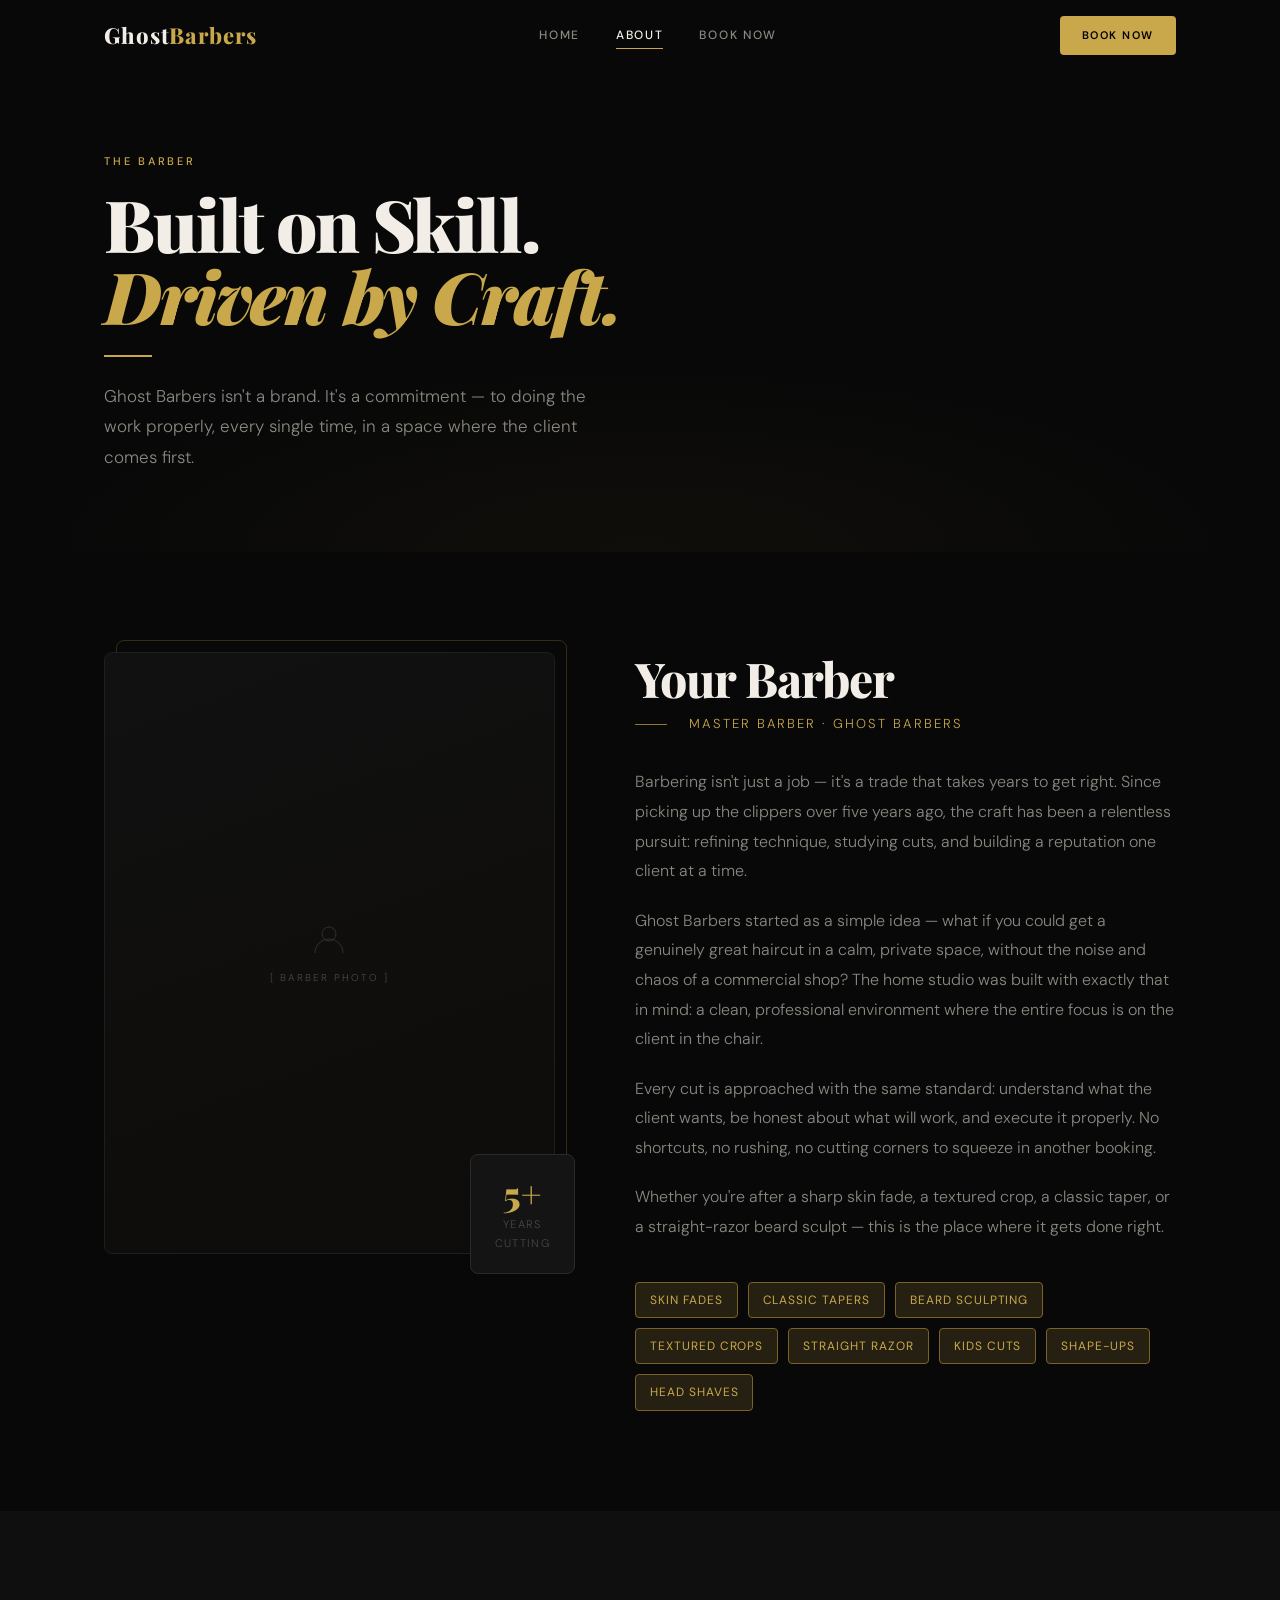
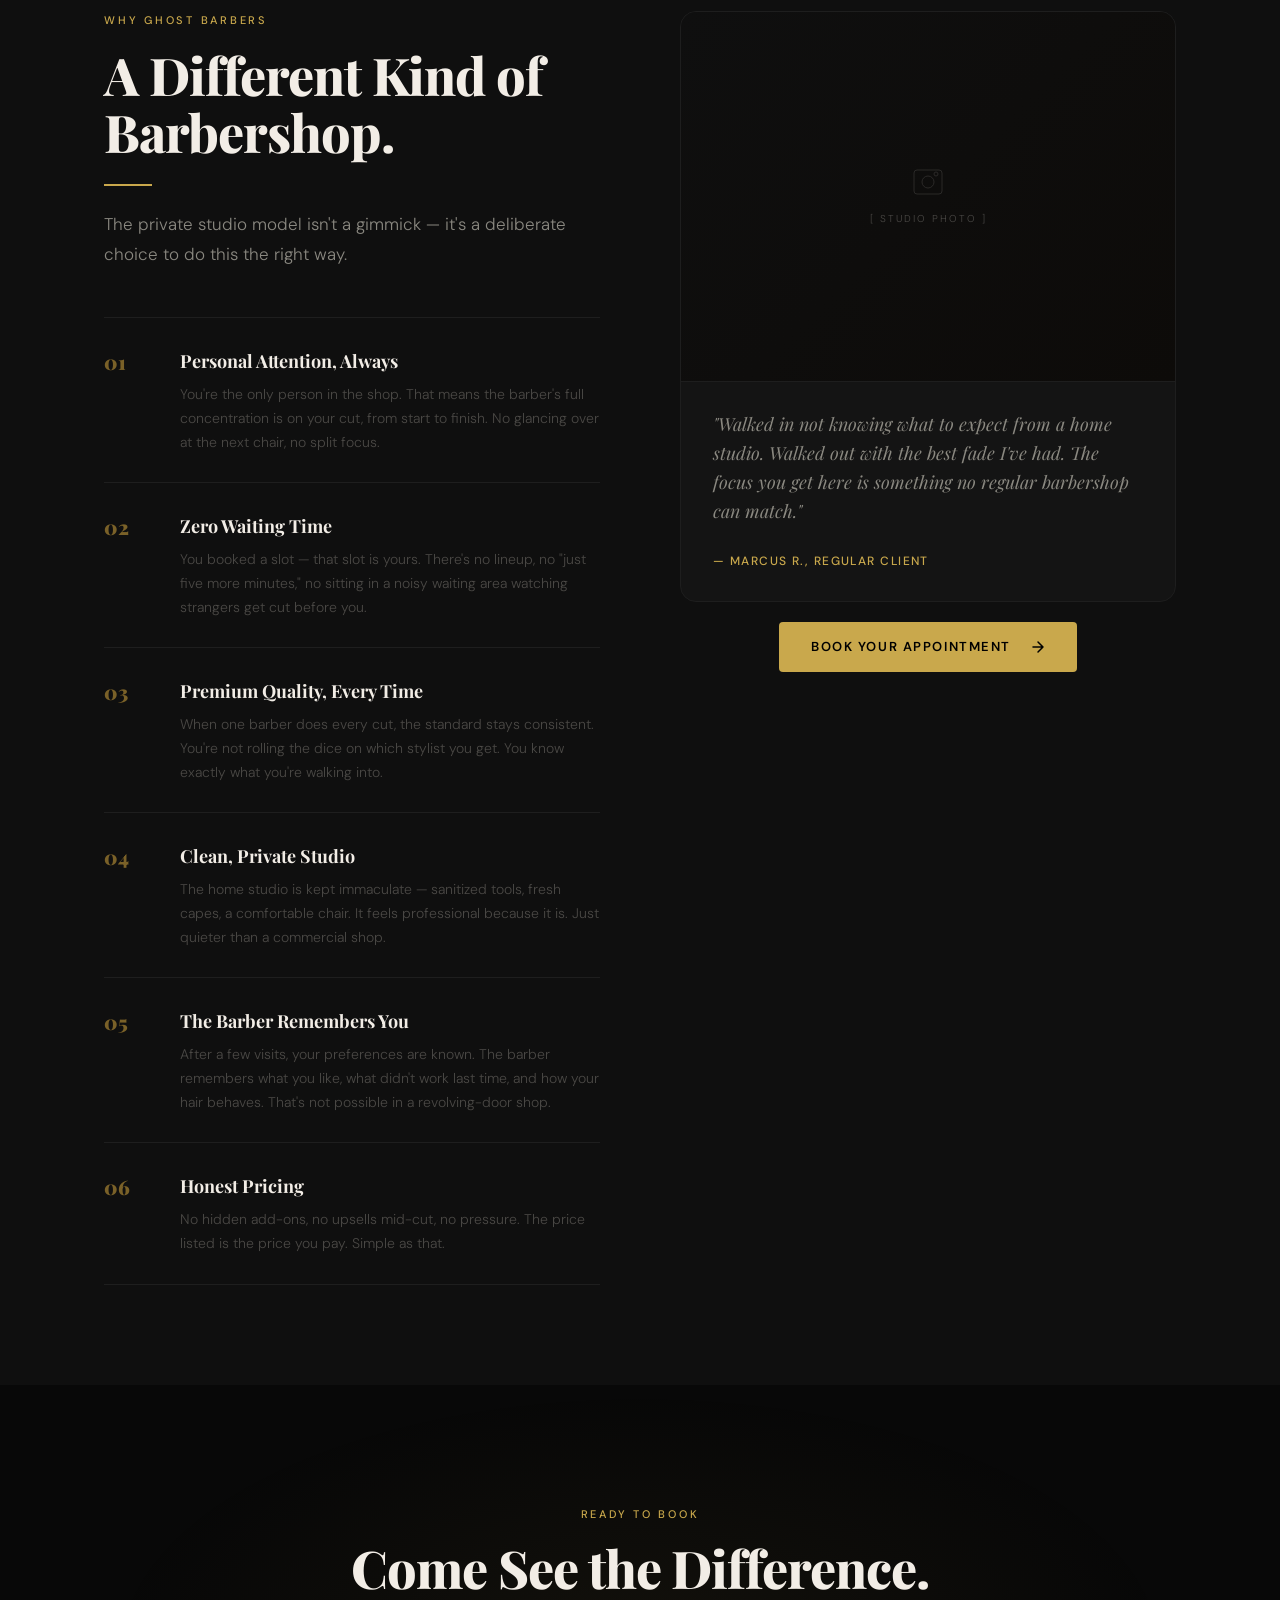
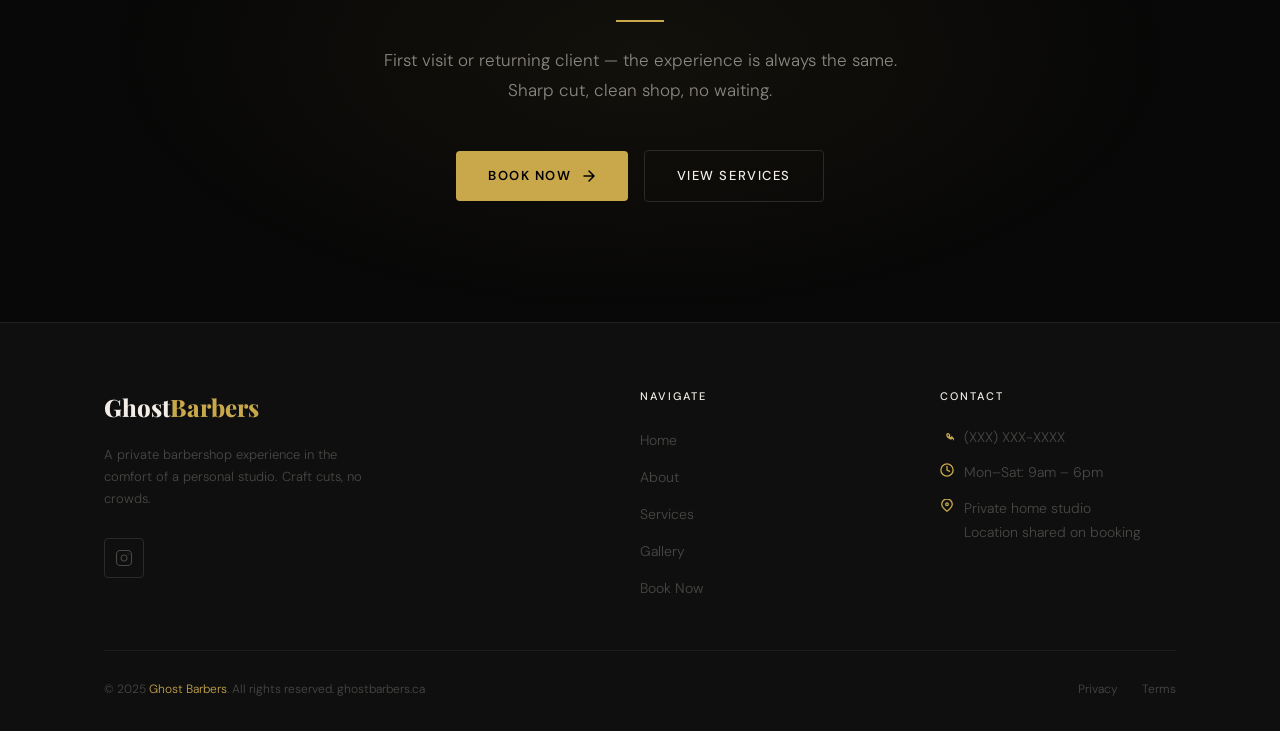
==== about.html @ 3e766c78 "Initial Ghost Barbers website" ====
<!DOCTYPE html>
<html lang="en">
<head>
  <meta charset="UTF-8" />
  <meta name="viewport" content="width=device-width, initial-scale=1.0" />
  <title>About — Ghost Barbers | Private Barbershop, ghostbarbers.ca</title>
  <meta name="description" content="Meet the barber behind Ghost Barbers — a skilled craftsman running a private, personal barbershop from a clean home studio. Learn why clients keep coming back." />
  <link rel="canonical" href="https://ghostbarbers.ca/about.html" />
  <link rel="stylesheet" href="styles.css" />
</head>
<body class="page-about">

  <!-- ===== NAVIGATION ===== -->
  <nav class="nav" id="navbar">
    <div class="nav-inner">
      <a href="index.html" class="nav-logo">Ghost<span>Barbers</span></a>
      <div class="nav-links">
        <a href="index.html" class="nav-link-home">Home</a>
        <a href="about.html" class="nav-link-about active">About</a>
        <a href="booking.html" class="nav-link-booking">Book Now</a>
      </div>
      <a href="booking.html" class="nav-book">Book Now</a>
      <button class="nav-hamburger" id="hamburger" aria-label="Open menu">
        <span></span><span></span><span></span>
      </button>
    </div>
  </nav>

  <!-- Mobile nav -->
  <div class="nav-mobile" id="mobileMenu">
    <a href="index.html">Home</a>
    <a href="about.html">About</a>
    <a href="booking.html" class="nav-book">Book Appointment</a>
  </div>

  <main>

    <!-- ===== PAGE HERO ===== -->
    <section class="page-hero">
      <div class="container">
        <div class="page-hero-content fade-in">
          <span class="section-label">The Barber</span>
          <h1 class="page-hero-title">
            Built on Skill.<br>
            <em>Driven by Craft.</em>
          </h1>
          <div class="divider"></div>
          <p class="page-hero-sub">
            Ghost Barbers isn't a brand. It's a commitment — to doing the work properly, every single time, in a space where the client comes first.
          </p>
        </div>
      </div>
    </section>

    <!-- ===== BARBER PROFILE ===== -->
    <section class="barber-profile">
      <div class="container">
        <div class="barber-profile-inner">

          <div class="barber-image-wrap fade-in">
            <div class="barber-image-box">
              <div class="barber-image-placeholder">
                <svg width="36" height="36" viewBox="0 0 36 36" fill="none" stroke="currentColor" stroke-width="1" opacity="0.15">
                  <circle cx="18" cy="13" r="7"/>
                  <path d="M4 32c0-7.7 6.3-14 14-14s14 6.3 14 14"/>
                </svg>
                <span>[ Barber Photo ]</span>
              </div>
            </div>
            <div class="barber-accent-frame"></div>
            <div class="barber-mini-stat">
              <span class="barber-mini-stat-num">5+</span>
              <span class="barber-mini-stat-label">Years<br>Cutting</span>
            </div>
          </div>

          <div class="barber-text fade-in fade-in-delay-1">
            <h2 class="barber-name">Your Barber</h2>
            <!-- PLACEHOLDER: Replace "Your Barber" with the barber's name -->

            <div class="barber-title-sub">
              <span class="gold-line"></span>
              Master Barber · Ghost Barbers
            </div>

            <div class="barber-bio">
              <p>
                Barbering isn't just a job — it's a trade that takes years to get right. Since picking up the clippers over five years ago, the craft has been a relentless pursuit: refining technique, studying cuts, and building a reputation one client at a time.
              </p>
              <p>
                Ghost Barbers started as a simple idea — what if you could get a genuinely great haircut in a calm, private space, without the noise and chaos of a commercial shop? The home studio was built with exactly that in mind: a clean, professional environment where the entire focus is on the client in the chair.
              </p>
              <p>
                Every cut is approached with the same standard: understand what the client wants, be honest about what will work, and execute it properly. No shortcuts, no rushing, no cutting corners to squeeze in another booking.
              </p>
              <p>
                Whether you're after a sharp skin fade, a textured crop, a classic taper, or a straight-razor beard sculpt — this is the place where it gets done right.
              </p>
            </div>

            <div class="barber-skills">
              <span class="skill-tag">Skin Fades</span>
              <span class="skill-tag">Classic Tapers</span>
              <span class="skill-tag">Beard Sculpting</span>
              <span class="skill-tag">Textured Crops</span>
              <span class="skill-tag">Straight Razor</span>
              <span class="skill-tag">Kids Cuts</span>
              <span class="skill-tag">Shape-Ups</span>
              <span class="skill-tag">Head Shaves</span>
            </div>
          </div>
        </div>
      </div>
    </section>

    <!-- ===== WHY CHOOSE ===== -->
    <section class="why-choose">
      <div class="container">
        <div class="why-choose-inner">
          <div class="why-choose-left">
            <span class="section-label">Why Ghost Barbers</span>
            <h2 class="section-title fade-in">A Different Kind of Barbershop.</h2>
            <div class="divider"></div>
            <p class="section-subtitle fade-in" style="margin-bottom: 0;">
              The private studio model isn't a gimmick — it's a deliberate choice to do this the right way.
            </p>

            <div class="why-choose-items">
              <div class="why-item fade-in">
                <span class="why-num">01</span>
                <div class="why-content">
                  <h3>Personal Attention, Always</h3>
                  <p>You're the only person in the shop. That means the barber's full concentration is on your cut, from start to finish. No glancing over at the next chair, no split focus.</p>
                </div>
              </div>

              <div class="why-item fade-in fade-in-delay-1">
                <span class="why-num">02</span>
                <div class="why-content">
                  <h3>Zero Waiting Time</h3>
                  <p>You booked a slot — that slot is yours. There's no lineup, no "just five more minutes," no sitting in a noisy waiting area watching strangers get cut before you.</p>
                </div>
              </div>

              <div class="why-item fade-in fade-in-delay-2">
                <span class="why-num">03</span>
                <div class="why-content">
                  <h3>Premium Quality, Every Time</h3>
                  <p>When one barber does every cut, the standard stays consistent. You're not rolling the dice on which stylist you get. You know exactly what you're walking into.</p>
                </div>
              </div>

              <div class="why-item fade-in fade-in-delay-3">
                <span class="why-num">04</span>
                <div class="why-content">
                  <h3>Clean, Private Studio</h3>
                  <p>The home studio is kept immaculate — sanitized tools, fresh capes, a comfortable chair. It feels professional because it is. Just quieter than a commercial shop.</p>
                </div>
              </div>

              <div class="why-item fade-in">
                <span class="why-num">05</span>
                <div class="why-content">
                  <h3>The Barber Remembers You</h3>
                  <p>After a few visits, your preferences are known. The barber remembers what you like, what didn't work last time, and how your hair behaves. That's not possible in a revolving-door shop.</p>
                </div>
              </div>

              <div class="why-item fade-in fade-in-delay-1">
                <span class="why-num">06</span>
                <div class="why-content">
                  <h3>Honest Pricing</h3>
                  <p>No hidden add-ons, no upsells mid-cut, no pressure. The price listed is the price you pay. Simple as that.</p>
                </div>
              </div>
            </div>
          </div>

          <div class="why-choose-visual fade-in fade-in-delay-2">
            <div class="why-visual-card">
              <div class="why-visual-image">
                <svg width="32" height="32" viewBox="0 0 32 32" fill="none" stroke="currentColor" stroke-width="1" opacity="0.12">
                  <rect x="2" y="4" width="28" height="24" rx="3"/>
                  <circle cx="16" cy="16" r="6"/>
                  <circle cx="24" cy="8" r="2"/>
                </svg>
                <span>[ Studio Photo ]</span>
              </div>
              <div class="why-visual-body">
                <p class="why-visual-quote">
                  "Walked in not knowing what to expect from a home studio. Walked out with the best fade I've had. The focus you get here is something no regular barbershop can match."
                </p>
                <span class="why-visual-author">— Marcus R., Regular Client</span>
              </div>
            </div>

            <div style="margin-top: 20px; text-align: center;">
              <a href="booking.html" class="btn btn-gold" style="display: inline-flex;">
                Book Your Appointment
                <svg width="14" height="14" viewBox="0 0 14 14" fill="none" style="margin-left: 10px;">
                  <path d="M2 7h10M7 2l5 5-5 5" stroke="currentColor" stroke-width="1.5" stroke-linecap="round" stroke-linejoin="round"/>
                </svg>
              </a>
            </div>
          </div>
        </div>
      </div>
    </section>

    <!-- ===== CTA ===== -->
    <section class="cta-banner">
      <div class="container">
        <div class="cta-banner-inner fade-in">
          <span class="section-label">Ready to Book</span>
          <h2 class="section-title">Come See the Difference.</h2>
          <div class="divider" style="margin: 24px auto;"></div>
          <p class="section-subtitle" style="margin: 0 auto 44px;">
            First visit or returning client — the experience is always the same. Sharp cut, clean shop, no waiting.
          </p>
          <div class="cta-banner-actions">
            <a href="booking.html" class="btn btn-gold">
              Book Now
              <svg width="14" height="14" viewBox="0 0 14 14" fill="none">
                <path d="M2 7h10M7 2l5 5-5 5" stroke="currentColor" stroke-width="1.5" stroke-linecap="round" stroke-linejoin="round"/>
              </svg>
            </a>
            <a href="index.html#services" class="btn btn-outline">View Services</a>
          </div>
        </div>
      </div>
    </section>

  </main>

  <!-- ===== FOOTER ===== -->
  <footer class="footer">
    <div class="container">
      <div class="footer-inner">
        <div>
          <a href="index.html" class="footer-brand-logo">Ghost<span>Barbers</span></a>
          <p class="footer-brand-tagline">
            A private barbershop experience in the comfort of a personal studio. Craft cuts, no crowds.
          </p>
          <div class="footer-social">
            <a href="#" target="_blank" rel="noopener" aria-label="Instagram">
              <svg width="18" height="18" viewBox="0 0 24 24" fill="none" stroke="currentColor" stroke-width="1.5" stroke-linecap="round" stroke-linejoin="round">
                <rect x="2" y="2" width="20" height="20" rx="5"/>
                <path d="M16 11.37A4 4 0 1112.63 8 4 4 0 0116 11.37z"/>
                <line x1="17.5" y1="6.5" x2="17.51" y2="6.5"/>
              </svg>
            </a>
          </div>
        </div>

        <div>
          <p class="footer-col-title">Navigate</p>
          <ul class="footer-links">
            <li><a href="index.html">Home</a></li>
            <li><a href="about.html">About</a></li>
            <li><a href="index.html#services">Services</a></li>
            <li><a href="index.html#gallery">Gallery</a></li>
            <li><a href="booking.html">Book Now</a></li>
          </ul>
        </div>

        <div>
          <p class="footer-col-title">Contact</p>
          <div class="footer-contact-item">
            <svg width="14" height="14" viewBox="0 0 16 16" fill="none" stroke="currentColor" stroke-width="1.5" stroke-linecap="round">
              <path d="M14 10.67c0 .23-.05.45-.16.67-.11.21-.26.41-.45.58-.32.3-.67.45-1.04.45-.26 0-.54-.06-.83-.19a8.9 8.9 0 01-.84-.43c-.28-.17-.57-.36-.85-.58a14.5 14.5 0 01-.83-.83c-.21-.28-.41-.57-.58-.85-.17-.28-.31-.56-.42-.83-.11-.27-.17-.53-.17-.78 0-.24.05-.47.16-.68.1-.21.25-.4.46-.57.25-.2.52-.3.8-.3.11 0 .22.02.32.07.1.04.2.12.27.24l.95 1.34c.07.1.13.2.17.29.04.09.06.17.06.25 0 .09-.03.18-.08.27-.05.09-.12.18-.2.27l-.28.29c-.04.04-.06.09-.06.14 0 .03.01.05.02.08.02.03.03.05.04.07.15.27.37.56.64.85.27.29.56.51.86.67.02.01.04.02.07.03.03.01.06.01.1.01.06 0 .11-.02.15-.06l.28-.28c.09-.09.19-.16.28-.2.09-.05.18-.07.27-.07.08 0 .16.02.25.06.09.04.18.1.28.17l1.35.95c.12.08.2.18.24.28.03.1.05.2.05.31z"/>
            </svg>
            <span>(XXX) XXX-XXXX</span>
          </div>
          <div class="footer-contact-item">
            <svg width="14" height="14" viewBox="0 0 16 16" fill="none" stroke="currentColor" stroke-width="1.5" stroke-linecap="round">
              <circle cx="8" cy="8" r="7"/>
              <path d="M8 4v4l3 1.5"/>
            </svg>
            <span>Mon–Sat: 9am – 6pm</span>
          </div>
          <div class="footer-contact-item">
            <svg width="14" height="14" viewBox="0 0 16 16" fill="none" stroke="currentColor" stroke-width="1.5" stroke-linecap="round">
              <path d="M8 14s-6-4.5-6-8a6 6 0 0112 0c0 3.5-6 8-6 8z"/>
              <circle cx="8" cy="6" r="1.5"/>
            </svg>
            <span>Private home studio<br>Location shared on booking</span>
          </div>
        </div>
      </div>

      <div class="footer-bottom">
        <p class="footer-copy">
          © 2025 <span>Ghost Barbers</span>. All rights reserved. ghostbarbers.ca
        </p>
        <div class="footer-legal">
          <a href="#">Privacy</a>
          <a href="#">Terms</a>
        </div>
      </div>
    </div>
  </footer>

  <script>
    const navbar = document.getElementById('navbar');
    window.addEventListener('scroll', () => {
      navbar.classList.toggle('scrolled', window.scrollY > 24);
    });

    const hamburger = document.getElementById('hamburger');
    const mobileMenu = document.getElementById('mobileMenu');
    hamburger.addEventListener('click', () => {
      hamburger.classList.toggle('open');
      mobileMenu.classList.toggle('open');
    });

    mobileMenu.querySelectorAll('a').forEach(link => {
      link.addEventListener('click', () => {
        hamburger.classList.remove('open');
        mobileMenu.classList.remove('open');
      });
    });

    const observer = new IntersectionObserver((entries) => {
      entries.forEach(entry => {
        if (entry.isIntersecting) entry.target.classList.add('visible');
      });
    }, { threshold: 0.1, rootMargin: '0px 0px -40px 0px' });

    document.querySelectorAll('.fade-in').forEach(el => observer.observe(el));
  </script>
</body>
</html>
---- styles.css ----
/* ============================================
   GHOST BARBERS — styles.css
   ============================================ */

/* --- Google Fonts --- */
@import url('https://fonts.googleapis.com/css2?family=Playfair+Display:ital,wght@0,700;0,800;0,900;1,700&family=DM+Sans:ital,opsz,wght@0,9..40,300;0,9..40,400;0,9..40,500;1,9..40,300&display=swap');

/* --- CSS Custom Properties --- */
:root {
  --bg:           #080808;
  --surface:      #0f0f0f;
  --card:         #141414;
  --card-hover:   #191919;
  --border:       #1e1e1e;
  --border-light: #2a2a2a;

  --text-primary:   #f2ede6;
  --text-secondary: #8a8880;
  --text-muted:     #4a4845;

  --gold:        #c9a84c;
  --gold-light:  #e0be78;
  --gold-dim:    #7a6128;
  --gold-glow:   rgba(201, 168, 76, 0.15);

  --white: #ffffff;
  --black: #000000;

  --font-heading: 'Playfair Display', Georgia, serif;
  --font-body:    'DM Sans', system-ui, sans-serif;

  --nav-height: 72px;
  --max-width:  1120px;

  --radius-sm: 4px;
  --radius-md: 8px;
  --radius-lg: 16px;

  --transition: 0.3s cubic-bezier(0.4, 0, 0.2, 1);
  --transition-slow: 0.6s cubic-bezier(0.4, 0, 0.2, 1);
}

/* --- Reset & Base --- */
*, *::before, *::after {
  box-sizing: border-box;
  margin: 0;
  padding: 0;
}

html {
  scroll-behavior: smooth;
  font-size: 16px;
}

body {
  background-color: var(--bg);
  color: var(--text-primary);
  font-family: var(--font-body);
  font-weight: 300;
  line-height: 1.7;
  -webkit-font-smoothing: antialiased;
  overflow-x: hidden;
}

img {
  display: block;
  max-width: 100%;
}

a {
  color: inherit;
  text-decoration: none;
}

ul {
  list-style: none;
}

/* --- Scrollbar --- */
::-webkit-scrollbar { width: 6px; }
::-webkit-scrollbar-track { background: var(--bg); }
::-webkit-scrollbar-thumb { background: var(--border-light); border-radius: 3px; }

/* --- Selection --- */
::selection {
  background: var(--gold);
  color: var(--black);
}

/* ============================================
   UTILITY CLASSES
   ============================================ */

.container {
  width: 100%;
  max-width: var(--max-width);
  margin: 0 auto;
  padding: 0 24px;
}

.section-label {
  font-family: var(--font-body);
  font-size: 11px;
  font-weight: 500;
  letter-spacing: 0.25em;
  text-transform: uppercase;
  color: var(--gold);
  display: block;
  margin-bottom: 16px;
}

.section-title {
  font-family: var(--font-heading);
  font-size: clamp(2rem, 5vw, 3.25rem);
  font-weight: 800;
  line-height: 1.1;
  letter-spacing: -0.02em;
  color: var(--text-primary);
}

.section-subtitle {
  font-size: 1.0625rem;
  font-weight: 300;
  color: var(--text-secondary);
  line-height: 1.75;
  max-width: 560px;
}

.divider {
  width: 48px;
  height: 2px;
  background: var(--gold);
  margin: 24px 0;
}

/* --- Buttons --- */
.btn {
  display: inline-flex;
  align-items: center;
  gap: 10px;
  font-family: var(--font-body);
  font-size: 13px;
  font-weight: 500;
  letter-spacing: 0.12em;
  text-transform: uppercase;
  padding: 14px 32px;
  border-radius: var(--radius-sm);
  border: none;
  cursor: pointer;
  transition: var(--transition);
  position: relative;
  overflow: hidden;
}

.btn::before {
  content: '';
  position: absolute;
  inset: 0;
  background: rgba(255, 255, 255, 0.06);
  opacity: 0;
  transition: var(--transition);
}

.btn:hover::before { opacity: 1; }

.btn-gold {
  background: var(--gold);
  color: var(--black);
  font-weight: 600;
}

.btn-gold:hover {
  background: var(--gold-light);
  transform: translateY(-1px);
  box-shadow: 0 12px 40px rgba(201, 168, 76, 0.3);
}

.btn-outline {
  background: transparent;
  color: var(--text-primary);
  border: 1px solid var(--border-light);
}

.btn-outline:hover {
  border-color: var(--gold);
  color: var(--gold);
  transform: translateY(-1px);
}

.btn-ghost {
  background: transparent;
  color: var(--gold);
  border: 1px solid var(--gold-dim);
  padding: 12px 28px;
}

.btn-ghost:hover {
  background: var(--gold-glow);
  border-color: var(--gold);
  transform: translateY(-1px);
}

/* --- Gold line decorative --- */
.gold-line {
  display: inline-block;
  width: 32px;
  height: 1px;
  background: var(--gold);
  vertical-align: middle;
  margin-right: 12px;
  opacity: 0.7;
}

/* ============================================
   SCROLL ANIMATIONS
   ============================================ */

.fade-in {
  opacity: 0;
  transform: translateY(28px);
  transition: opacity 0.7s cubic-bezier(0.4, 0, 0.2, 1),
              transform 0.7s cubic-bezier(0.4, 0, 0.2, 1);
}

.fade-in.visible {
  opacity: 1;
  transform: translateY(0);
}

.fade-in-delay-1 { transition-delay: 0.1s; }
.fade-in-delay-2 { transition-delay: 0.2s; }
.fade-in-delay-3 { transition-delay: 0.3s; }
.fade-in-delay-4 { transition-delay: 0.4s; }

/* ============================================
   NAVIGATION
   ============================================ */

.nav {
  position: fixed;
  top: 0;
  left: 0;
  right: 0;
  z-index: 1000;
  height: var(--nav-height);
  display: flex;
  align-items: center;
  transition: var(--transition);
  border-bottom: 1px solid transparent;
}

.nav.scrolled {
  background: rgba(8, 8, 8, 0.92);
  backdrop-filter: blur(20px);
  -webkit-backdrop-filter: blur(20px);
  border-bottom-color: var(--border);
}

.nav-inner {
  display: flex;
  align-items: center;
  justify-content: space-between;
  width: 100%;
  max-width: var(--max-width);
  margin: 0 auto;
  padding: 0 24px;
}

.nav-logo {
  font-family: var(--font-heading);
  font-size: 1.375rem;
  font-weight: 800;
  letter-spacing: 0.04em;
  color: var(--text-primary);
  transition: color var(--transition);
}

.nav-logo span {
  color: var(--gold);
}

.nav-logo:hover {
  color: var(--gold-light);
}

.nav-links {
  display: flex;
  align-items: center;
  gap: 36px;
}

.nav-links a {
  font-size: 12px;
  font-weight: 500;
  letter-spacing: 0.14em;
  text-transform: uppercase;
  color: var(--text-secondary);
  transition: color var(--transition);
  position: relative;
}

.nav-links a::after {
  content: '';
  position: absolute;
  bottom: -3px;
  left: 0;
  width: 0;
  height: 1px;
  background: var(--gold);
  transition: width var(--transition);
}

.nav-links a:hover,
.nav-links a.active {
  color: var(--text-primary);
}

.nav-links a:hover::after,
.nav-links a.active::after {
  width: 100%;
}

.nav-book {
  font-size: 11px;
  font-weight: 600;
  letter-spacing: 0.14em;
  text-transform: uppercase;
  color: var(--black);
  background: var(--gold);
  padding: 10px 22px;
  border-radius: var(--radius-sm);
  transition: var(--transition);
}

.nav-book:hover {
  background: var(--gold-light);
  transform: translateY(-1px);
  box-shadow: 0 8px 24px rgba(201, 168, 76, 0.25);
}

/* Hamburger */
.nav-hamburger {
  display: none;
  flex-direction: column;
  gap: 5px;
  cursor: pointer;
  padding: 4px;
  background: none;
  border: none;
}

.nav-hamburger span {
  display: block;
  width: 24px;
  height: 1.5px;
  background: var(--text-primary);
  transition: var(--transition);
}

.nav-hamburger.open span:nth-child(1) {
  transform: translateY(6.5px) rotate(45deg);
}
.nav-hamburger.open span:nth-child(2) {
  opacity: 0;
}
.nav-hamburger.open span:nth-child(3) {
  transform: translateY(-6.5px) rotate(-45deg);
}

/* Mobile nav menu */
.nav-mobile {
  display: none;
  position: fixed;
  top: var(--nav-height);
  left: 0;
  right: 0;
  background: rgba(8, 8, 8, 0.97);
  backdrop-filter: blur(20px);
  padding: 24px;
  flex-direction: column;
  gap: 8px;
  border-bottom: 1px solid var(--border);
  z-index: 999;
  transform: translateY(-8px);
  opacity: 0;
  transition: var(--transition);
}

.nav-mobile.open {
  display: flex;
  opacity: 1;
  transform: translateY(0);
}

.nav-mobile a {
  font-size: 14px;
  font-weight: 400;
  letter-spacing: 0.1em;
  text-transform: uppercase;
  color: var(--text-secondary);
  padding: 12px 0;
  border-bottom: 1px solid var(--border);
  transition: color var(--transition);
}

.nav-mobile a:last-child {
  border-bottom: none;
}

.nav-mobile a:hover {
  color: var(--gold);
}

.nav-mobile .nav-book {
  display: inline-flex;
  align-self: flex-start;
  margin-top: 8px;
  color: var(--black);
  background: var(--gold);
}

/* ============================================
   HERO SECTION
   ============================================ */

.hero {
  position: relative;
  min-height: 100vh;
  display: flex;
  align-items: center;
  overflow: hidden;
  padding-top: var(--nav-height);
}

/* Atmospheric background */
.hero-bg {
  position: absolute;
  inset: 0;
  z-index: 0;
}

.hero-bg-gradient {
  position: absolute;
  inset: 0;
  background:
    radial-gradient(ellipse 80% 60% at 70% 50%, rgba(201, 168, 76, 0.04) 0%, transparent 60%),
    radial-gradient(ellipse 50% 80% at 20% 80%, rgba(201, 168, 76, 0.03) 0%, transparent 50%),
    linear-gradient(180deg, var(--bg) 0%, #0b0a08 100%);
}

/* Subtle grid texture */
.hero-grid {
  position: absolute;
  inset: 0;
  background-image:
    linear-gradient(rgba(255,255,255,0.012) 1px, transparent 1px),
    linear-gradient(90deg, rgba(255,255,255,0.012) 1px, transparent 1px);
  background-size: 80px 80px;
  mask-image: radial-gradient(ellipse 80% 80% at 50% 50%, black 40%, transparent 100%);
}

.hero-grain {
  position: absolute;
  inset: -50%;
  width: 200%;
  height: 200%;
  background-image: url("data:image/svg+xml,%3Csvg viewBox='0 0 256 256' xmlns='http://www.w3.org/2000/svg'%3E%3Cfilter id='noise'%3E%3CfeTurbulence type='fractalNoise' baseFrequency='0.9' numOctaves='4' stitchTiles='stitch'/%3E%3C/filter%3E%3Crect width='100%25' height='100%25' filter='url(%23noise)' opacity='0.04'/%3E%3C/svg%3E");
  opacity: 0.4;
  animation: grain 8s steps(10) infinite;
}

@keyframes grain {
  0%, 100% { transform: translate(0, 0); }
  10% { transform: translate(-2%, -3%); }
  20% { transform: translate(3%, 1%); }
  30% { transform: translate(-1%, 4%); }
  40% { transform: translate(2%, -2%); }
  50% { transform: translate(-3%, 3%); }
  60% { transform: translate(1%, -1%); }
  70% { transform: translate(-2%, 2%); }
  80% { transform: translate(3%, -3%); }
  90% { transform: translate(-1%, 1%); }
}

/* Atmospheric orb */
.hero-orb {
  position: absolute;
  width: 600px;
  height: 600px;
  border-radius: 50%;
  background: radial-gradient(circle, rgba(201, 168, 76, 0.06) 0%, transparent 70%);
  top: 50%;
  right: -100px;
  transform: translateY(-50%);
  filter: blur(40px);
  pointer-events: none;
}

.hero-content {
  position: relative;
  z-index: 1;
  width: 100%;
  max-width: var(--max-width);
  margin: 0 auto;
  padding: 80px 24px 80px;
  display: grid;
  grid-template-columns: 1fr 1fr;
  gap: 80px;
  align-items: center;
}

.hero-text {}

.hero-eyebrow {
  display: flex;
  align-items: center;
  gap: 0;
  margin-bottom: 28px;
  font-size: 11px;
  font-weight: 500;
  letter-spacing: 0.25em;
  text-transform: uppercase;
  color: var(--gold);
}

.hero-eyebrow::before {
  content: '';
  display: inline-block;
  width: 28px;
  height: 1px;
  background: var(--gold);
  margin-right: 12px;
  opacity: 0.8;
}

.hero-title {
  font-family: var(--font-heading);
  font-size: clamp(2.75rem, 6vw, 5rem);
  font-weight: 900;
  line-height: 1.0;
  letter-spacing: -0.03em;
  color: var(--text-primary);
  margin-bottom: 28px;
}

.hero-title em {
  font-style: italic;
  color: var(--gold);
}

.hero-desc {
  font-size: 1.0625rem;
  font-weight: 300;
  color: var(--text-secondary);
  line-height: 1.8;
  max-width: 460px;
  margin-bottom: 44px;
}

.hero-cta {
  display: flex;
  gap: 16px;
  flex-wrap: wrap;
}

.hero-stats {
  display: flex;
  gap: 32px;
  margin-top: 60px;
  padding-top: 40px;
  border-top: 1px solid var(--border);
}

.hero-stat-number {
  font-family: var(--font-heading);
  font-size: 2rem;
  font-weight: 800;
  color: var(--gold);
  display: block;
  line-height: 1;
}

.hero-stat-label {
  font-size: 11px;
  font-weight: 400;
  letter-spacing: 0.12em;
  text-transform: uppercase;
  color: var(--text-muted);
  margin-top: 6px;
  display: block;
}

/* Hero visual side */
.hero-visual {
  position: relative;
}

.hero-image-frame {
  position: relative;
  aspect-ratio: 4/5;
  border-radius: var(--radius-md);
  overflow: hidden;
  background: var(--card);
  border: 1px solid var(--border);
}

.hero-image-placeholder {
  position: absolute;
  inset: 0;
  display: flex;
  flex-direction: column;
  align-items: center;
  justify-content: center;
  gap: 16px;
  background:
    linear-gradient(135deg, #0f0f0f 0%, #141210 50%, #0f0d0b 100%);
}

.hero-image-placeholder .scissors-icon {
  width: 48px;
  height: 48px;
  opacity: 0.2;
}

.hero-image-placeholder span {
  font-size: 11px;
  letter-spacing: 0.2em;
  text-transform: uppercase;
  color: var(--text-muted);
}

/* Decorative frame elements */
.hero-frame-accent {
  position: absolute;
  top: -16px;
  right: -16px;
  width: 100px;
  height: 100px;
  border-top: 1px solid var(--gold-dim);
  border-right: 1px solid var(--gold-dim);
  border-radius: 0 var(--radius-md) 0 0;
  opacity: 0.5;
}

.hero-frame-accent-2 {
  position: absolute;
  bottom: -16px;
  left: -16px;
  width: 80px;
  height: 80px;
  border-bottom: 1px solid var(--gold-dim);
  border-left: 1px solid var(--gold-dim);
  border-radius: 0 0 0 var(--radius-md);
  opacity: 0.5;
}

.hero-badge {
  position: absolute;
  bottom: 32px;
  left: -24px;
  background: var(--card);
  border: 1px solid var(--border-light);
  border-radius: var(--radius-md);
  padding: 16px 20px;
  backdrop-filter: blur(10px);
  display: flex;
  align-items: center;
  gap: 12px;
  min-width: 180px;
}

.hero-badge-dot {
  width: 8px;
  height: 8px;
  background: #4ade80;
  border-radius: 50%;
  flex-shrink: 0;
  box-shadow: 0 0 0 3px rgba(74, 222, 128, 0.2);
  animation: pulse-dot 2s ease-in-out infinite;
}

@keyframes pulse-dot {
  0%, 100% { box-shadow: 0 0 0 3px rgba(74, 222, 128, 0.2); }
  50% { box-shadow: 0 0 0 6px rgba(74, 222, 128, 0.1); }
}

.hero-badge-text {
  font-size: 12px;
  line-height: 1.4;
}

.hero-badge-text strong {
  display: block;
  font-weight: 500;
  color: var(--text-primary);
}

.hero-badge-text span {
  color: var(--text-muted);
  font-size: 11px;
}

/* Scroll indicator */
.hero-scroll {
  position: absolute;
  bottom: 32px;
  left: 50%;
  transform: translateX(-50%);
  z-index: 1;
  display: flex;
  flex-direction: column;
  align-items: center;
  gap: 8px;
  cursor: pointer;
  opacity: 0.4;
  transition: opacity var(--transition);
}

.hero-scroll:hover { opacity: 0.8; }

.hero-scroll span {
  font-size: 10px;
  letter-spacing: 0.2em;
  text-transform: uppercase;
  color: var(--text-secondary);
}

.scroll-line {
  width: 1px;
  height: 40px;
  background: linear-gradient(to bottom, var(--gold), transparent);
  animation: scroll-anim 2s ease-in-out infinite;
}

@keyframes scroll-anim {
  0% { transform: scaleY(0); transform-origin: top; }
  50% { transform: scaleY(1); transform-origin: top; }
  51% { transform: scaleY(1); transform-origin: bottom; }
  100% { transform: scaleY(0); transform-origin: bottom; }
}

/* ============================================
   INTRO SECTION
   ============================================ */

.intro {
  padding: 120px 0;
  position: relative;
  overflow: hidden;
}

.intro::before {
  content: '';
  position: absolute;
  top: 0;
  left: 50%;
  transform: translateX(-50%);
  width: 1px;
  height: 80px;
  background: linear-gradient(to bottom, transparent, var(--border-light));
}

.intro-inner {
  display: grid;
  grid-template-columns: 1fr 1fr;
  gap: 100px;
  align-items: center;
}

.intro-text-block {}

.intro-quote {
  font-family: var(--font-heading);
  font-size: clamp(1.5rem, 3vw, 2.25rem);
  font-weight: 700;
  font-style: italic;
  line-height: 1.3;
  color: var(--text-primary);
  margin-bottom: 28px;
  position: relative;
  padding-left: 28px;
}

.intro-quote::before {
  content: '"';
  position: absolute;
  left: 0;
  top: -8px;
  font-size: 4rem;
  color: var(--gold);
  opacity: 0.3;
  font-family: Georgia, serif;
  line-height: 1;
}

.intro-body {
  color: var(--text-secondary);
  font-size: 1rem;
  line-height: 1.85;
  margin-bottom: 20px;
}

.intro-features {
  margin-top: 40px;
  display: flex;
  flex-direction: column;
  gap: 16px;
}

.intro-feature {
  display: flex;
  align-items: flex-start;
  gap: 16px;
}

.intro-feature-icon {
  width: 36px;
  height: 36px;
  background: var(--card);
  border: 1px solid var(--border-light);
  border-radius: var(--radius-sm);
  display: flex;
  align-items: center;
  justify-content: center;
  flex-shrink: 0;
  color: var(--gold);
  font-size: 14px;
}

.intro-feature-text strong {
  display: block;
  font-size: 14px;
  font-weight: 500;
  color: var(--text-primary);
  margin-bottom: 2px;
}

.intro-feature-text span {
  font-size: 13px;
  color: var(--text-muted);
}

.intro-visual {
  display: grid;
  grid-template-columns: 1fr 1fr;
  gap: 12px;
}

.intro-img-block {
  background: var(--card);
  border: 1px solid var(--border);
  border-radius: var(--radius-md);
  overflow: hidden;
  position: relative;
}

.intro-img-block:first-child {
  grid-column: span 2;
  aspect-ratio: 16/9;
}

.intro-img-block:not(:first-child) {
  aspect-ratio: 1;
}

.intro-img-inner {
  position: absolute;
  inset: 0;
  display: flex;
  flex-direction: column;
  align-items: center;
  justify-content: center;
  background: linear-gradient(135deg, #111 0%, #0e0c0a 100%);
  gap: 10px;
}

.img-placeholder-label {
  font-size: 10px;
  letter-spacing: 0.2em;
  text-transform: uppercase;
  color: var(--text-muted);
}

.intro-img-block:first-child .img-placeholder-label::before {
  content: '[ Shop Interior ]';
}

.intro-img-block:nth-child(2) .img-placeholder-label::before {
  content: '[ Tools ]';
}

.intro-img-block:nth-child(3) .img-placeholder-label::before {
  content: '[ Detail ]';
}

/* ============================================
   SERVICES SECTION
   ============================================ */

.services {
  padding: 120px 0;
  background: var(--surface);
  position: relative;
}

.services::before {
  content: '';
  position: absolute;
  inset: 0;
  background:
    radial-gradient(ellipse 60% 40% at 50% 0%, rgba(201, 168, 76, 0.03) 0%, transparent 70%);
  pointer-events: none;
}

.services-header {
  text-align: center;
  margin-bottom: 72px;
}

.services-header .section-subtitle {
  margin: 0 auto;
}

.services-header .divider {
  margin: 24px auto;
}

.services-grid {
  display: grid;
  grid-template-columns: repeat(3, 1fr);
  gap: 1px;
  background: var(--border);
  border: 1px solid var(--border);
  border-radius: var(--radius-lg);
  overflow: hidden;
}

.service-card {
  background: var(--card);
  padding: 40px 36px;
  position: relative;
  transition: background var(--transition);
  cursor: default;
}

.service-card:hover {
  background: var(--card-hover);
}

.service-card::after {
  content: '';
  position: absolute;
  bottom: 0;
  left: 36px;
  right: 36px;
  height: 1px;
  background: linear-gradient(90deg, transparent, var(--gold), transparent);
  opacity: 0;
  transition: opacity var(--transition);
}

.service-card:hover::after {
  opacity: 0.4;
}

.service-number {
  font-family: var(--font-heading);
  font-size: 3.5rem;
  font-weight: 900;
  color: var(--border-light);
  line-height: 1;
  margin-bottom: 20px;
  transition: color var(--transition);
}

.service-card:hover .service-number {
  color: var(--gold-dim);
}

.service-name {
  font-family: var(--font-heading);
  font-size: 1.375rem;
  font-weight: 700;
  color: var(--text-primary);
  margin-bottom: 8px;
}

.service-desc {
  font-size: 14px;
  color: var(--text-muted);
  line-height: 1.7;
  margin-bottom: 24px;
  min-height: 60px;
}

.service-footer {
  display: flex;
  align-items: center;
  justify-content: space-between;
}

.service-price {
  font-family: var(--font-heading);
  font-size: 1.5rem;
  font-weight: 800;
  color: var(--gold);
}

.service-price-note {
  font-size: 12px;
  color: var(--text-muted);
  letter-spacing: 0.05em;
}

.service-duration {
  font-size: 12px;
  font-weight: 400;
  color: var(--text-muted);
  letter-spacing: 0.1em;
  text-transform: uppercase;
}

.services-note {
  text-align: center;
  margin-top: 48px;
  font-size: 13px;
  color: var(--text-muted);
}

.services-note a {
  color: var(--gold);
  transition: color var(--transition);
}

.services-note a:hover {
  color: var(--gold-light);
}

/* ============================================
   GALLERY SECTION
   ============================================ */

.gallery {
  padding: 120px 0;
}

.gallery-header {
  margin-bottom: 56px;
}

.gallery-grid {
  display: grid;
  grid-template-columns: repeat(4, 1fr);
  grid-template-rows: 280px 280px;
  gap: 10px;
}

.gallery-item {
  background: var(--card);
  border: 1px solid var(--border);
  border-radius: var(--radius-md);
  overflow: hidden;
  position: relative;
  cursor: pointer;
}

.gallery-item:nth-child(1) {
  grid-column: span 2;
  grid-row: span 2;
}

.gallery-item:nth-child(4) {
  grid-column: span 2;
}

.gallery-item-inner {
  position: absolute;
  inset: 0;
  display: flex;
  flex-direction: column;
  align-items: center;
  justify-content: center;
  gap: 12px;
  transition: var(--transition);
}

.gallery-item-inner .ph-icon {
  width: 28px;
  height: 28px;
  opacity: 0.1;
  transition: opacity var(--transition);
}

.gallery-item-inner .ph-label {
  font-size: 10px;
  letter-spacing: 0.2em;
  text-transform: uppercase;
  color: var(--text-muted);
  opacity: 0.6;
}

.gallery-item:hover .gallery-item-inner {
  background: rgba(201, 168, 76, 0.04);
}

.gallery-item:hover .ph-icon {
  opacity: 0.2;
}

.gallery-overlay {
  position: absolute;
  inset: 0;
  background: linear-gradient(to top, rgba(0,0,0,0.7) 0%, transparent 60%);
  opacity: 0;
  transition: opacity var(--transition);
  display: flex;
  align-items: flex-end;
  padding: 24px;
}

.gallery-item:hover .gallery-overlay {
  opacity: 1;
}

.gallery-overlay span {
  font-size: 12px;
  letter-spacing: 0.1em;
  text-transform: uppercase;
  color: var(--text-secondary);
}

.gallery-cta {
  margin-top: 48px;
  text-align: center;
}

/* ============================================
   TESTIMONIALS SECTION
   ============================================ */

.testimonials {
  padding: 120px 0;
  background: var(--surface);
  position: relative;
  overflow: hidden;
}

.testimonials::before {
  content: '❝';
  position: absolute;
  font-size: 400px;
  color: var(--card);
  top: -80px;
  left: -40px;
  line-height: 1;
  font-family: Georgia, serif;
  pointer-events: none;
  user-select: none;
}

.testimonials-header {
  text-align: center;
  margin-bottom: 72px;
  position: relative;
  z-index: 1;
}

.testimonials-header .divider {
  margin: 24px auto;
}

.testimonials-grid {
  display: grid;
  grid-template-columns: repeat(3, 1fr);
  gap: 20px;
  position: relative;
  z-index: 1;
}

.testimonial-card {
  background: var(--card);
  border: 1px solid var(--border);
  border-radius: var(--radius-lg);
  padding: 36px 32px;
  position: relative;
  transition: var(--transition);
}

.testimonial-card:hover {
  border-color: var(--border-light);
  transform: translateY(-4px);
  box-shadow: 0 24px 60px rgba(0, 0, 0, 0.4);
}

.testimonial-card::before {
  content: '';
  position: absolute;
  top: 0;
  left: 0;
  right: 0;
  height: 1px;
  background: linear-gradient(90deg, transparent, var(--gold), transparent);
  opacity: 0;
  transition: opacity var(--transition);
  border-radius: var(--radius-lg) var(--radius-lg) 0 0;
}

.testimonial-card:hover::before {
  opacity: 0.5;
}

.stars {
  display: flex;
  gap: 3px;
  margin-bottom: 20px;
}

.star {
  color: var(--gold);
  font-size: 14px;
}

.testimonial-text {
  font-size: 1rem;
  font-style: italic;
  color: var(--text-secondary);
  line-height: 1.8;
  margin-bottom: 28px;
  font-family: var(--font-heading);
  font-weight: 400;
}

.testimonial-author {
  display: flex;
  align-items: center;
  gap: 14px;
}

.author-avatar {
  width: 42px;
  height: 42px;
  border-radius: 50%;
  background: var(--border-light);
  display: flex;
  align-items: center;
  justify-content: center;
  font-family: var(--font-heading);
  font-size: 1rem;
  font-weight: 700;
  color: var(--gold);
  flex-shrink: 0;
}

.author-info strong {
  display: block;
  font-size: 14px;
  font-weight: 500;
  color: var(--text-primary);
}

.author-info span {
  font-size: 12px;
  color: var(--text-muted);
}

/* ============================================
   CTA BANNER
   ============================================ */

.cta-banner {
  padding: 120px 0;
  text-align: center;
  position: relative;
  overflow: hidden;
}

.cta-banner::before {
  content: '';
  position: absolute;
  inset: 0;
  background: radial-gradient(ellipse 60% 70% at 50% 50%, rgba(201, 168, 76, 0.06) 0%, transparent 70%);
  pointer-events: none;
}

.cta-banner-inner {
  position: relative;
  z-index: 1;
}

.cta-banner .section-title {
  margin-bottom: 20px;
}

.cta-banner .section-subtitle {
  margin: 0 auto 44px;
  font-size: 1.0625rem;
}

.cta-banner-actions {
  display: flex;
  align-items: center;
  justify-content: center;
  gap: 16px;
  flex-wrap: wrap;
}

/* ============================================
   FOOTER
   ============================================ */

.footer {
  background: var(--surface);
  border-top: 1px solid var(--border);
  padding: 64px 0 32px;
}

.footer-inner {
  display: grid;
  grid-template-columns: 2fr 1fr 1fr;
  gap: 64px;
  margin-bottom: 48px;
}

.footer-brand-logo {
  font-family: var(--font-heading);
  font-size: 1.5rem;
  font-weight: 800;
  color: var(--text-primary);
  margin-bottom: 16px;
  display: block;
}

.footer-brand-logo span {
  color: var(--gold);
}

.footer-brand-tagline {
  font-size: 13px;
  color: var(--text-muted);
  line-height: 1.7;
  max-width: 280px;
  margin-bottom: 28px;
}

.footer-social {
  display: flex;
  gap: 12px;
}

.footer-social a {
  width: 40px;
  height: 40px;
  border: 1px solid var(--border-light);
  border-radius: var(--radius-sm);
  display: flex;
  align-items: center;
  justify-content: center;
  color: var(--text-muted);
  transition: var(--transition);
  font-size: 16px;
}

.footer-social a:hover {
  border-color: var(--gold);
  color: var(--gold);
  background: var(--gold-glow);
}

.footer-col-title {
  font-size: 11px;
  font-weight: 500;
  letter-spacing: 0.18em;
  text-transform: uppercase;
  color: var(--text-primary);
  margin-bottom: 20px;
}

.footer-links {
  display: flex;
  flex-direction: column;
  gap: 10px;
}

.footer-links a {
  font-size: 14px;
  color: var(--text-muted);
  transition: color var(--transition);
}

.footer-links a:hover {
  color: var(--gold);
}

.footer-contact-item {
  display: flex;
  align-items: flex-start;
  gap: 10px;
  font-size: 14px;
  color: var(--text-muted);
  margin-bottom: 12px;
}

.footer-contact-item svg {
  flex-shrink: 0;
  margin-top: 2px;
  color: var(--gold);
}

.footer-bottom {
  border-top: 1px solid var(--border);
  padding-top: 28px;
  display: flex;
  align-items: center;
  justify-content: space-between;
  gap: 16px;
  flex-wrap: wrap;
}

.footer-copy {
  font-size: 12px;
  color: var(--text-muted);
}

.footer-copy span {
  color: var(--gold);
}

.footer-legal {
  display: flex;
  gap: 24px;
}

.footer-legal a {
  font-size: 12px;
  color: var(--text-muted);
  transition: color var(--transition);
}

.footer-legal a:hover {
  color: var(--gold);
}

/* ============================================
   ABOUT PAGE
   ============================================ */

.page-hero {
  padding: calc(var(--nav-height) + 80px) 0 80px;
  position: relative;
  overflow: hidden;
}

.page-hero::before {
  content: '';
  position: absolute;
  inset: 0;
  background:
    radial-gradient(ellipse 70% 50% at 50% 100%, rgba(201, 168, 76, 0.04) 0%, transparent 70%);
}

.page-hero-content {
  position: relative;
  z-index: 1;
  max-width: 680px;
}

.page-hero-title {
  font-family: var(--font-heading);
  font-size: clamp(2.5rem, 6vw, 4.5rem);
  font-weight: 900;
  line-height: 1.0;
  letter-spacing: -0.03em;
  color: var(--text-primary);
  margin-bottom: 24px;
}

.page-hero-title em {
  font-style: italic;
  color: var(--gold);
}

.page-hero-sub {
  font-size: 1.0625rem;
  color: var(--text-secondary);
  line-height: 1.8;
  max-width: 500px;
}

/* Barber profile section */
.barber-profile {
  padding: 100px 0;
}

.barber-profile-inner {
  display: grid;
  grid-template-columns: 1fr 1.2fr;
  gap: 80px;
  align-items: start;
}

.barber-image-wrap {
  position: relative;
}

.barber-image-box {
  aspect-ratio: 3/4;
  background: var(--card);
  border: 1px solid var(--border);
  border-radius: var(--radius-md);
  overflow: hidden;
  position: relative;
}

.barber-image-placeholder {
  position: absolute;
  inset: 0;
  display: flex;
  flex-direction: column;
  align-items: center;
  justify-content: center;
  gap: 12px;
  background: linear-gradient(160deg, #111 0%, #0e0c0a 100%);
}

.barber-image-placeholder span {
  font-size: 10px;
  letter-spacing: 0.2em;
  text-transform: uppercase;
  color: var(--text-muted);
}

.barber-accent-frame {
  position: absolute;
  top: -12px;
  right: -12px;
  bottom: 12px;
  left: 12px;
  border: 1px solid var(--gold-dim);
  border-radius: var(--radius-md);
  z-index: -1;
  opacity: 0.4;
}

.barber-mini-stat {
  position: absolute;
  bottom: -20px;
  right: -20px;
  background: var(--card);
  border: 1px solid var(--border-light);
  border-radius: var(--radius-md);
  padding: 20px 24px;
  text-align: center;
}

.barber-mini-stat-num {
  font-family: var(--font-heading);
  font-size: 2.25rem;
  font-weight: 900;
  color: var(--gold);
  line-height: 1;
  display: block;
}

.barber-mini-stat-label {
  font-size: 11px;
  letter-spacing: 0.12em;
  text-transform: uppercase;
  color: var(--text-muted);
  margin-top: 4px;
  display: block;
}

.barber-text {}

.barber-name {
  font-family: var(--font-heading);
  font-size: clamp(2rem, 4vw, 3rem);
  font-weight: 800;
  line-height: 1.1;
  letter-spacing: -0.02em;
  color: var(--text-primary);
  margin-bottom: 8px;
}

.barber-title-sub {
  font-size: 13px;
  letter-spacing: 0.15em;
  text-transform: uppercase;
  color: var(--gold);
  margin-bottom: 32px;
  display: flex;
  align-items: center;
  gap: 10px;
}

.barber-bio p {
  font-size: 1rem;
  color: var(--text-secondary);
  line-height: 1.85;
  margin-bottom: 20px;
}

.barber-bio p:last-child { margin-bottom: 0; }

.barber-skills {
  margin-top: 40px;
  display: flex;
  flex-wrap: wrap;
  gap: 10px;
}

.skill-tag {
  font-size: 12px;
  font-weight: 400;
  letter-spacing: 0.08em;
  text-transform: uppercase;
  color: var(--gold);
  background: var(--gold-glow);
  border: 1px solid var(--gold-dim);
  padding: 7px 14px;
  border-radius: var(--radius-sm);
}

/* Why Choose section */
.why-choose {
  padding: 100px 0;
  background: var(--surface);
}

.why-choose-inner {
  display: grid;
  grid-template-columns: 1fr 1fr;
  gap: 80px;
  align-items: start;
}

.why-choose-left {}

.why-choose-items {
  margin-top: 48px;
  display: flex;
  flex-direction: column;
  gap: 0;
}

.why-item {
  display: grid;
  grid-template-columns: 56px 1fr;
  gap: 20px;
  align-items: start;
  padding: 28px 0;
  border-bottom: 1px solid var(--border);
  transition: var(--transition);
}

.why-item:first-child {
  border-top: 1px solid var(--border);
}

.why-item:hover {
  padding-left: 8px;
}

.why-num {
  font-family: var(--font-heading);
  font-size: 1.25rem;
  font-weight: 900;
  color: var(--gold-dim);
  line-height: 1.6;
}

.why-content h3 {
  font-family: var(--font-heading);
  font-size: 1.125rem;
  font-weight: 700;
  color: var(--text-primary);
  margin-bottom: 6px;
}

.why-content p {
  font-size: 14px;
  color: var(--text-muted);
  line-height: 1.7;
}

.why-choose-visual {
  position: sticky;
  top: calc(var(--nav-height) + 32px);
}

.why-visual-card {
  background: var(--card);
  border: 1px solid var(--border);
  border-radius: var(--radius-lg);
  overflow: hidden;
}

.why-visual-image {
  aspect-ratio: 4/3;
  background: linear-gradient(135deg, #0f0f0f 0%, #0d0b09 100%);
  position: relative;
  display: flex;
  flex-direction: column;
  align-items: center;
  justify-content: center;
  gap: 12px;
  border-bottom: 1px solid var(--border);
}

.why-visual-image span {
  font-size: 10px;
  letter-spacing: 0.2em;
  text-transform: uppercase;
  color: var(--text-muted);
}

.why-visual-body {
  padding: 28px 32px;
}

.why-visual-quote {
  font-family: var(--font-heading);
  font-style: italic;
  font-size: 1.125rem;
  color: var(--text-secondary);
  line-height: 1.6;
  margin-bottom: 20px;
}

.why-visual-author {
  font-size: 12px;
  font-weight: 500;
  letter-spacing: 0.12em;
  text-transform: uppercase;
  color: var(--gold);
}

/* ============================================
   BOOKING PAGE
   ============================================ */

.booking-section {
  padding: calc(var(--nav-height) + 60px) 0 100px;
}

.booking-inner {
  display: grid;
  grid-template-columns: 1fr 1.6fr;
  gap: 64px;
  align-items: start;
}

.booking-info {}

.booking-info-title {
  font-family: var(--font-heading);
  font-size: clamp(2rem, 4vw, 3rem);
  font-weight: 800;
  line-height: 1.05;
  letter-spacing: -0.02em;
  margin-bottom: 20px;
}

.booking-info-title em {
  font-style: italic;
  color: var(--gold);
}

.booking-info-body {
  font-size: 15px;
  color: var(--text-secondary);
  line-height: 1.8;
  margin-bottom: 40px;
}

.booking-hours {
  background: var(--card);
  border: 1px solid var(--border);
  border-radius: var(--radius-md);
  padding: 24px 28px;
  margin-bottom: 28px;
}

.booking-hours-title {
  font-size: 11px;
  font-weight: 500;
  letter-spacing: 0.18em;
  text-transform: uppercase;
  color: var(--text-primary);
  margin-bottom: 16px;
  display: flex;
  align-items: center;
  gap: 10px;
}

.booking-hours-title::before {
  content: '';
  display: inline-block;
  width: 6px;
  height: 6px;
  background: var(--gold);
  border-radius: 50%;
}

.hours-row {
  display: flex;
  justify-content: space-between;
  font-size: 14px;
  padding: 8px 0;
  border-bottom: 1px solid var(--border);
}

.hours-row:last-child { border-bottom: none; }

.hours-day { color: var(--text-secondary); }
.hours-time { color: var(--text-primary); font-weight: 400; }
.hours-closed { color: var(--text-muted); }

.booking-note {
  display: flex;
  gap: 12px;
  padding: 16px 20px;
  background: var(--gold-glow);
  border: 1px solid var(--gold-dim);
  border-radius: var(--radius-md);
  font-size: 13px;
  color: var(--text-secondary);
  line-height: 1.6;
}

.booking-note-icon {
  font-size: 16px;
  flex-shrink: 0;
  margin-top: 1px;
  color: var(--gold);
}

/* Form */
.booking-form-wrap {
  background: var(--card);
  border: 1px solid var(--border);
  border-radius: var(--radius-lg);
  padding: 48px 44px;
  position: sticky;
  top: calc(var(--nav-height) + 24px);
}

.form-title {
  font-family: var(--font-heading);
  font-size: 1.5rem;
  font-weight: 700;
  margin-bottom: 8px;
  color: var(--text-primary);
}

.form-subtitle {
  font-size: 14px;
  color: var(--text-muted);
  margin-bottom: 36px;
}

.form-row {
  display: grid;
  grid-template-columns: 1fr 1fr;
  gap: 16px;
}

.form-group {
  margin-bottom: 20px;
}

.form-group label {
  display: block;
  font-size: 11px;
  font-weight: 500;
  letter-spacing: 0.14em;
  text-transform: uppercase;
  color: var(--text-secondary);
  margin-bottom: 8px;
}

.form-group input,
.form-group select,
.form-group textarea {
  width: 100%;
  background: var(--surface);
  border: 1px solid var(--border-light);
  border-radius: var(--radius-sm);
  padding: 13px 16px;
  font-family: var(--font-body);
  font-size: 14px;
  font-weight: 300;
  color: var(--text-primary);
  transition: border-color var(--transition), box-shadow var(--transition);
  appearance: none;
  -webkit-appearance: none;
  outline: none;
}

.form-group input::placeholder,
.form-group textarea::placeholder {
  color: var(--text-muted);
}

.form-group input:focus,
.form-group select:focus,
.form-group textarea:focus {
  border-color: var(--gold);
  box-shadow: 0 0 0 3px rgba(201, 168, 76, 0.1);
}

.form-group select {
  background-image: url("data:image/svg+xml,%3Csvg xmlns='http://www.w3.org/2000/svg' width='12' height='8' viewBox='0 0 12 8'%3E%3Cpath d='M1 1l5 5 5-5' stroke='%23888880' stroke-width='1.5' fill='none' stroke-linecap='round' stroke-linejoin='round'/%3E%3C/svg%3E");
  background-repeat: no-repeat;
  background-position: right 16px center;
  padding-right: 40px;
  cursor: pointer;
}

.form-group select option {
  background: var(--card);
  color: var(--text-primary);
}

.form-group textarea {
  resize: vertical;
  min-height: 100px;
  line-height: 1.6;
}

.form-submit {
  width: 100%;
  padding: 15px 32px;
  font-size: 13px;
  font-weight: 600;
  letter-spacing: 0.14em;
  text-transform: uppercase;
  background: var(--gold);
  color: var(--black);
  border: none;
  border-radius: var(--radius-sm);
  cursor: pointer;
  transition: var(--transition);
  margin-top: 8px;
  display: flex;
  align-items: center;
  justify-content: center;
  gap: 10px;
}

.form-submit:hover {
  background: var(--gold-light);
  transform: translateY(-1px);
  box-shadow: 0 12px 40px rgba(201, 168, 76, 0.3);
}

.form-submit:disabled {
  opacity: 0.6;
  cursor: not-allowed;
  transform: none;
  box-shadow: none;
}

.form-submit .spinner {
  display: none;
  width: 16px;
  height: 16px;
  border: 2px solid rgba(0,0,0,0.3);
  border-top-color: var(--black);
  border-radius: 50%;
  animation: spin 0.7s linear infinite;
}

.form-submit.loading .spinner { display: block; }
.form-submit.loading .btn-text { opacity: 0.7; }

@keyframes spin {
  to { transform: rotate(360deg); }
}

/* Confirmation */
.booking-confirmation {
  display: none;
  text-align: center;
  padding: 60px 20px;
}

.booking-confirmation.visible {
  display: block;
}

.confirmation-icon {
  width: 72px;
  height: 72px;
  background: var(--gold-glow);
  border: 2px solid var(--gold);
  border-radius: 50%;
  display: flex;
  align-items: center;
  justify-content: center;
  margin: 0 auto 28px;
  font-size: 28px;
  color: var(--gold);
}

.confirmation-title {
  font-family: var(--font-heading);
  font-size: 2rem;
  font-weight: 800;
  margin-bottom: 12px;
}

.confirmation-body {
  font-size: 15px;
  color: var(--text-secondary);
  line-height: 1.7;
  max-width: 360px;
  margin: 0 auto 32px;
}

/* ============================================
   PAGE-SPECIFIC OVERRIDES
   ============================================ */

/* Active nav state for individual pages */
body.page-home     .nav-link-home,
body.page-about    .nav-link-about,
body.page-booking  .nav-link-booking {
  color: var(--text-primary);
}

body.page-home     .nav-link-home::after,
body.page-about    .nav-link-about::after,
body.page-booking  .nav-link-booking::after {
  width: 100%;
}

/* ============================================
   RESPONSIVE — TABLET (max 1024px)
   ============================================ */

@media (max-width: 1024px) {
  .hero-content {
    grid-template-columns: 1fr;
    gap: 60px;
    text-align: center;
  }

  .hero-desc {
    margin-left: auto;
    margin-right: auto;
  }

  .hero-cta {
    justify-content: center;
  }

  .hero-stats {
    justify-content: center;
  }

  .hero-visual {
    max-width: 400px;
    margin: 0 auto;
  }

  .hero-badge {
    left: 0;
  }

  .intro-inner {
    grid-template-columns: 1fr;
    gap: 60px;
  }

  .services-grid {
    grid-template-columns: 1fr 1fr;
  }

  .gallery-grid {
    grid-template-columns: repeat(2, 1fr);
    grid-template-rows: auto;
  }

  .gallery-item:nth-child(1) {
    grid-column: span 2;
    grid-row: span 1;
    aspect-ratio: 16/7;
  }

  .gallery-item {
    aspect-ratio: 1;
  }

  .gallery-item:nth-child(4) {
    grid-column: span 1;
  }

  .testimonials-grid {
    grid-template-columns: 1fr 1fr;
  }

  .testimonials-grid .testimonial-card:last-child {
    grid-column: span 2;
    max-width: 480px;
    margin: 0 auto;
    width: 100%;
  }

  .footer-inner {
    grid-template-columns: 1fr 1fr;
    gap: 48px;
  }

  .footer-inner > :first-child {
    grid-column: span 2;
  }

  .barber-profile-inner {
    grid-template-columns: 1fr;
    gap: 48px;
  }

  .barber-image-wrap {
    max-width: 360px;
  }

  .why-choose-inner {
    grid-template-columns: 1fr;
  }

  .why-choose-visual {
    position: static;
  }

  .booking-inner {
    grid-template-columns: 1fr;
  }

  .booking-form-wrap {
    position: static;
  }
}

/* ============================================
   RESPONSIVE — MOBILE (max 768px)
   ============================================ */

@media (max-width: 768px) {
  .nav-links,
  .nav-book {
    display: none;
  }

  .nav-hamburger {
    display: flex;
  }

  .hero-title {
    font-size: 2.75rem;
  }

  .hero-stats {
    gap: 20px;
  }

  .services-grid {
    grid-template-columns: 1fr;
  }

  .gallery-grid {
    grid-template-columns: 1fr 1fr;
    grid-template-rows: auto;
  }

  .gallery-item:nth-child(1) {
    aspect-ratio: 4/3;
  }

  .testimonials-grid {
    grid-template-columns: 1fr;
  }

  .testimonials-grid .testimonial-card:last-child {
    grid-column: span 1;
  }

  .testimonials::before {
    font-size: 200px;
  }

  .footer-inner {
    grid-template-columns: 1fr;
    gap: 40px;
  }

  .footer-inner > :first-child {
    grid-column: span 1;
  }

  .footer-bottom {
    flex-direction: column;
    align-items: flex-start;
    gap: 12px;
  }

  .booking-form-wrap {
    padding: 32px 24px;
  }

  .form-row {
    grid-template-columns: 1fr;
  }

  .cta-banner .section-title {
    font-size: 2rem;
  }

  .intro-visual {
    grid-template-columns: 1fr;
  }

  .intro-img-block:first-child {
    grid-column: span 1;
  }

  .barber-mini-stat {
    right: 0;
    bottom: -10px;
  }
}

@media (max-width: 480px) {
  .hero-title {
    font-size: 2.25rem;
  }

  .hero-content {
    padding: 60px 0 60px;
  }

  .hero-cta {
    flex-direction: column;
    align-items: stretch;
  }

  .hero-cta .btn {
    text-align: center;
    justify-content: center;
  }

  .gallery-grid {
    grid-template-columns: 1fr;
  }

  .gallery-item:nth-child(1) {
    grid-column: span 1;
    aspect-ratio: 4/3;
  }

  .gallery-item:nth-child(4) {
    grid-column: span 1;
  }
}
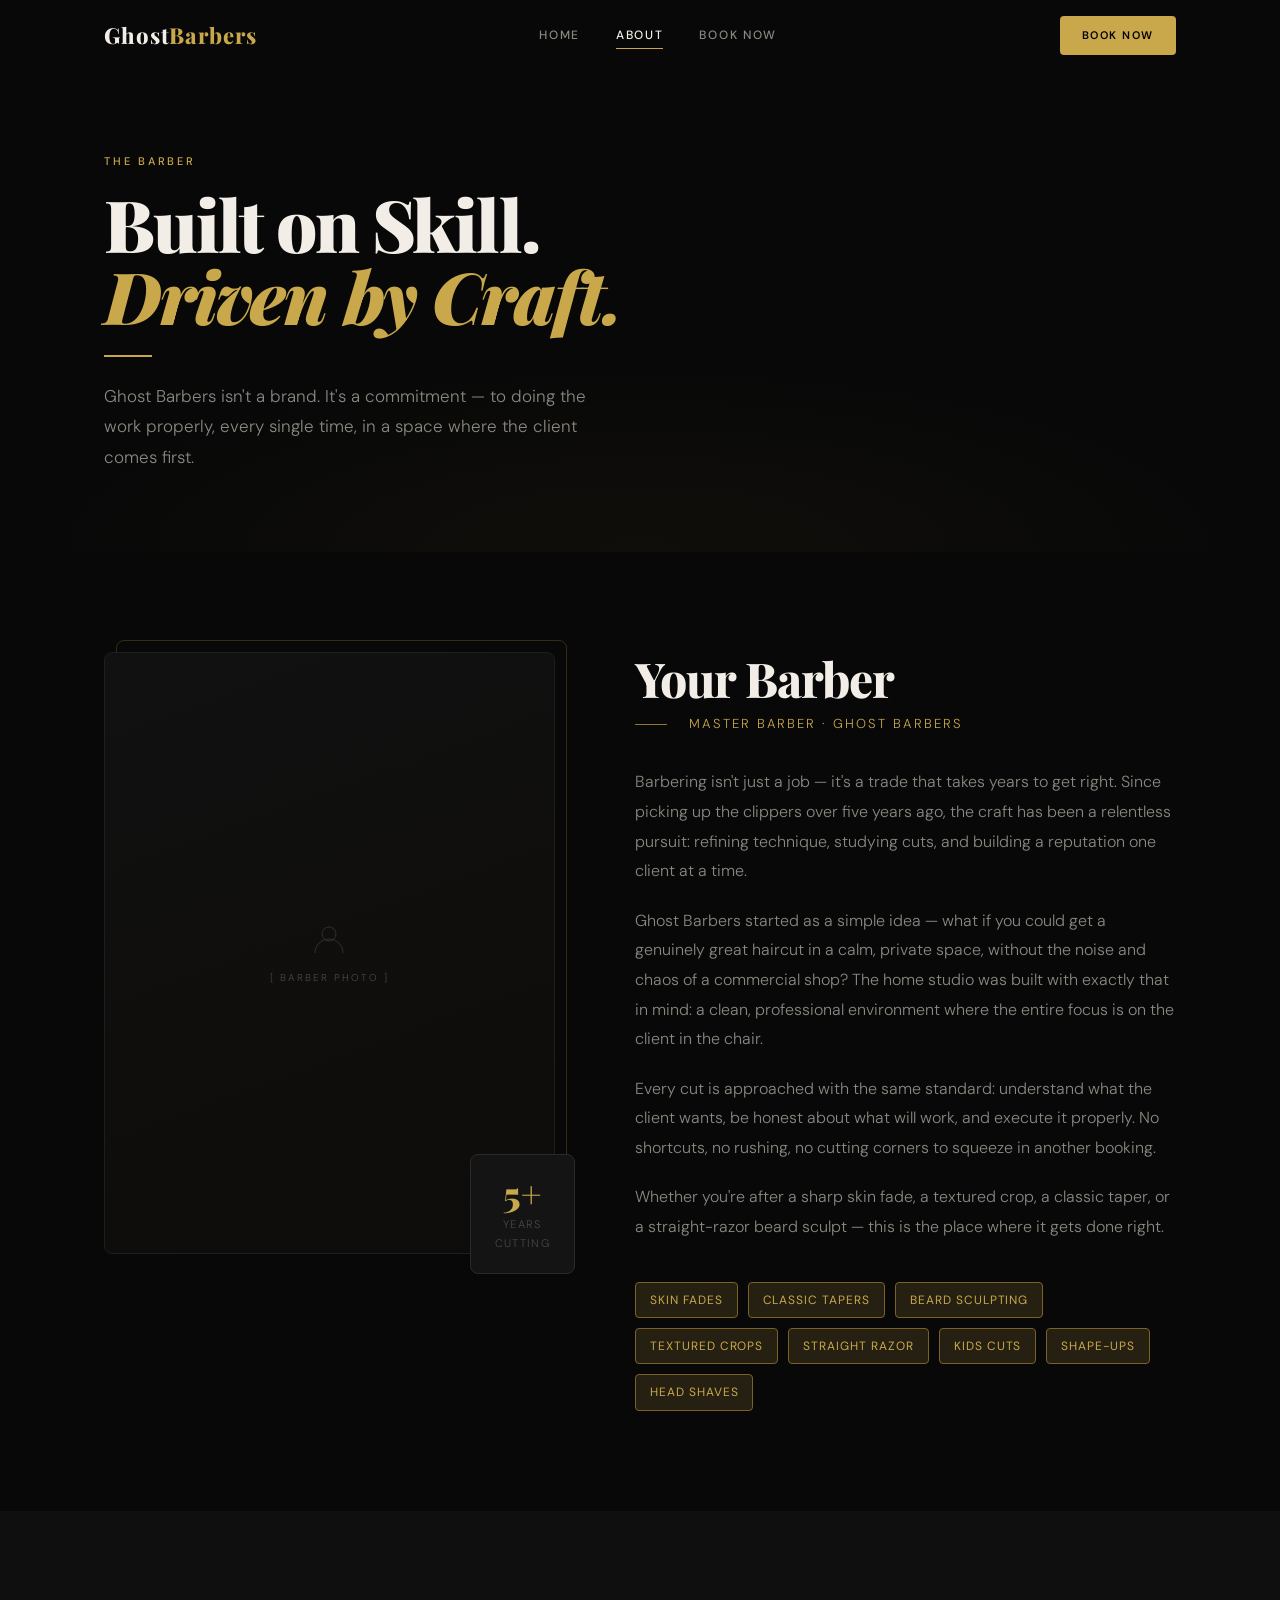
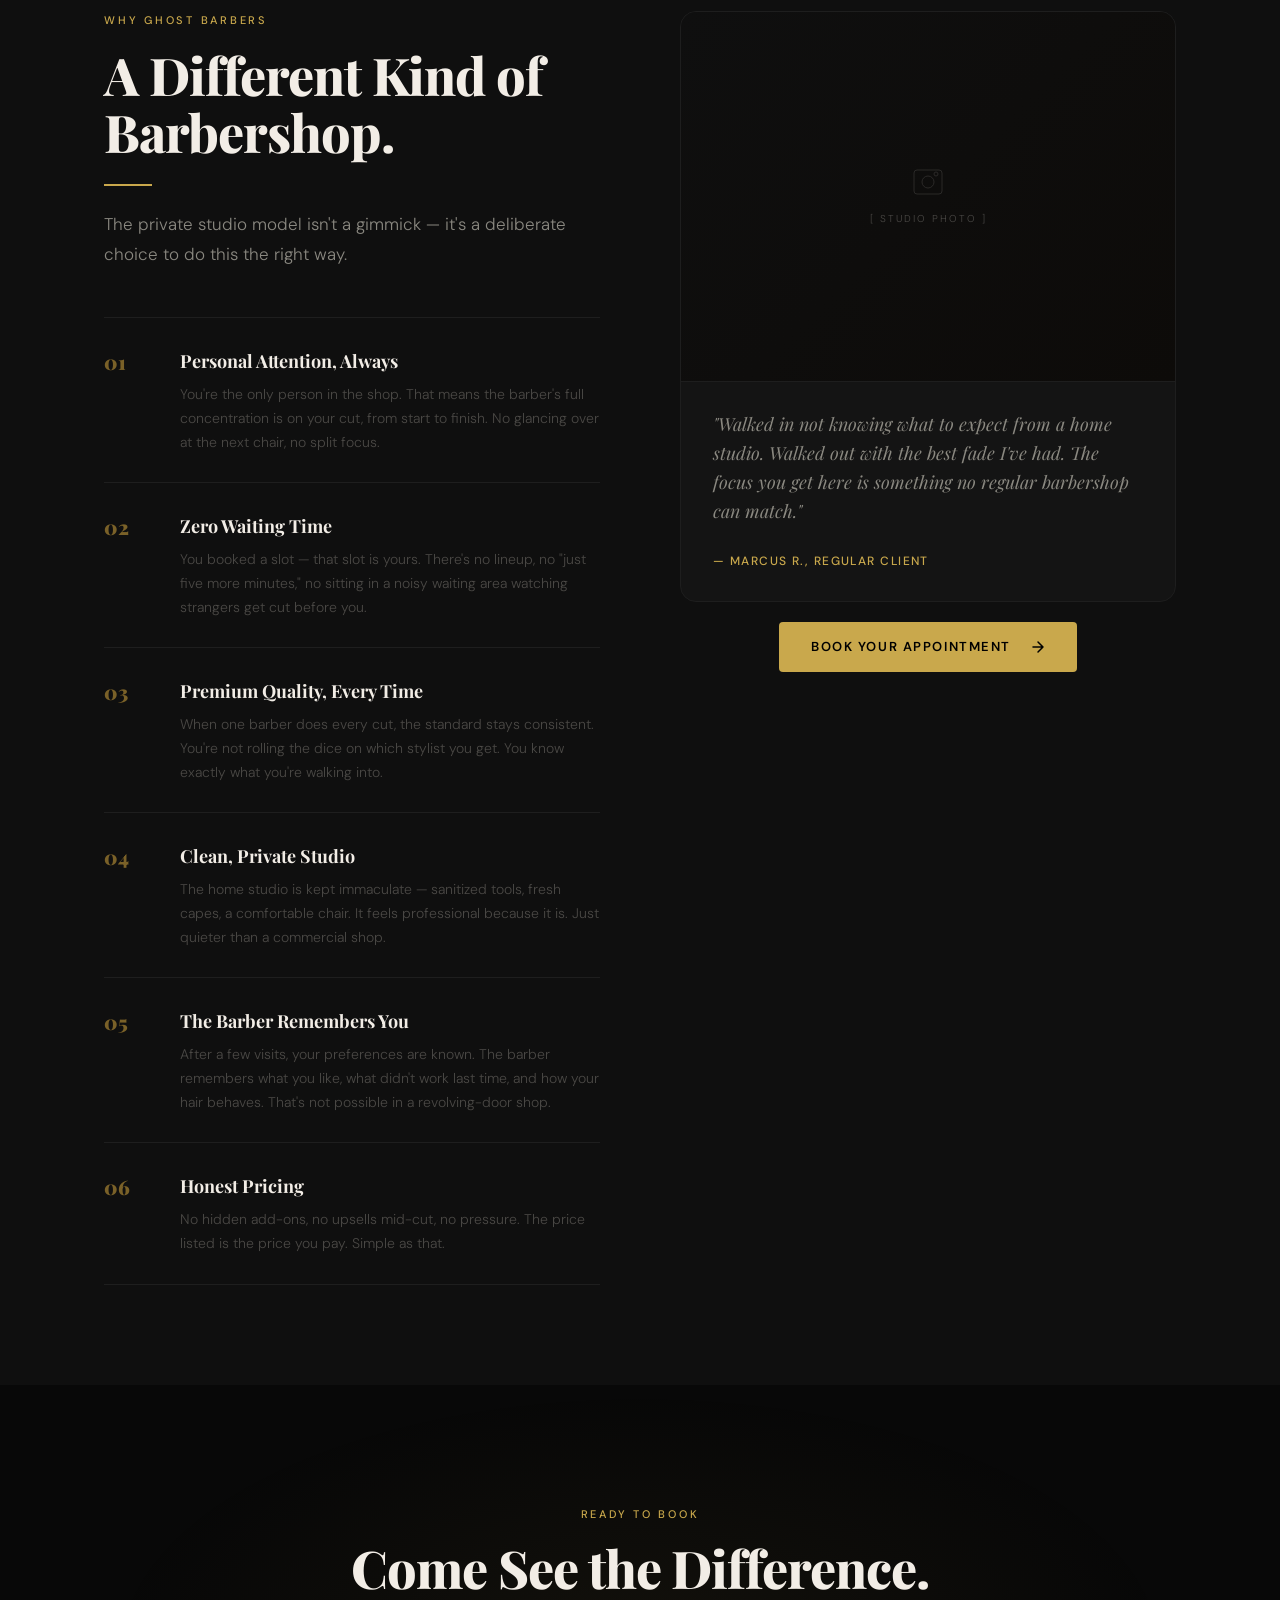
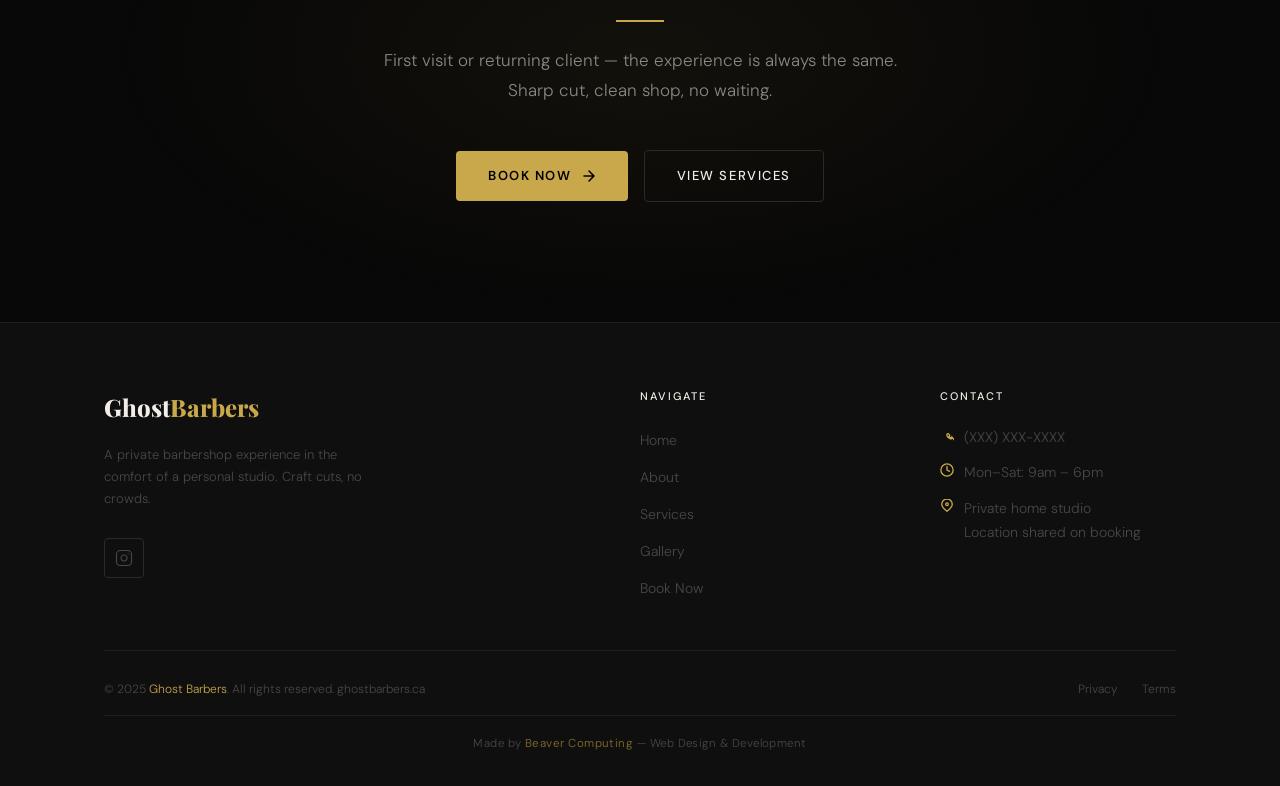
==== commit 2a5059c0: "Add real services, pricing and Beaver Computing footer credit" ====
--- a/about.html
+++ b/about.html
@@ -297,6 +297,10 @@
           <a href="#">Terms</a>
         </div>
       </div>
+
+      <div class="footer-agency">
+        Made by <a href="https://beavercomputing.com" target="_blank" rel="noopener">Beaver Computing</a> &mdash; Web Design &amp; Development
+      </div>
     </div>
   </footer>
 
--- a/styles.css
+++ b/styles.css
@@ -1440,6 +1440,28 @@
   color: var(--gold);
 }
 
+.footer-agency {
+  text-align: center;
+  padding-top: 18px;
+  margin-top: 16px;
+  border-top: 1px solid var(--border);
+  font-size: 11.5px;
+  font-weight: 300;
+  letter-spacing: 0.04em;
+  color: var(--text-muted);
+}
+
+.footer-agency a {
+  color: var(--gold-dim);
+  font-weight: 400;
+  transition: color var(--transition);
+  text-decoration: none;
+}
+
+.footer-agency a:hover {
+  color: var(--gold);
+}
+
 /* ============================================
    ABOUT PAGE
    ============================================ */
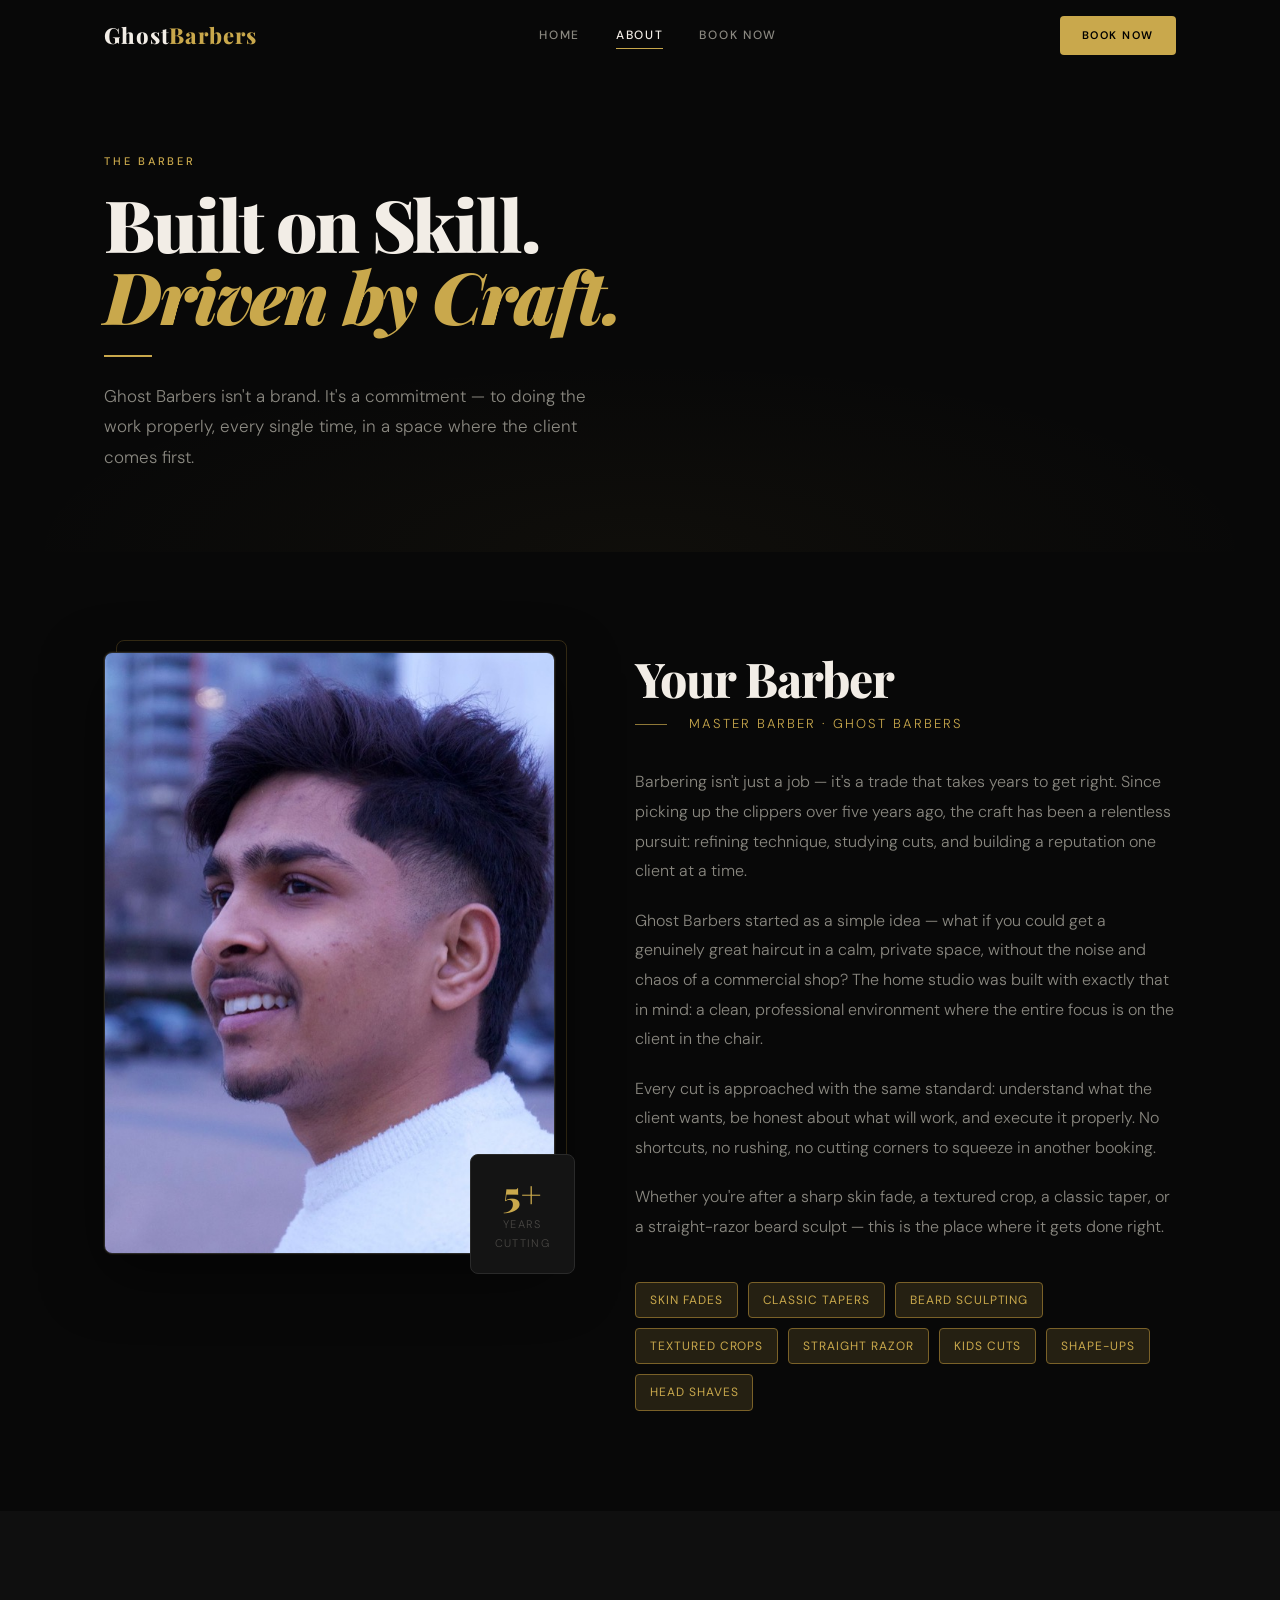
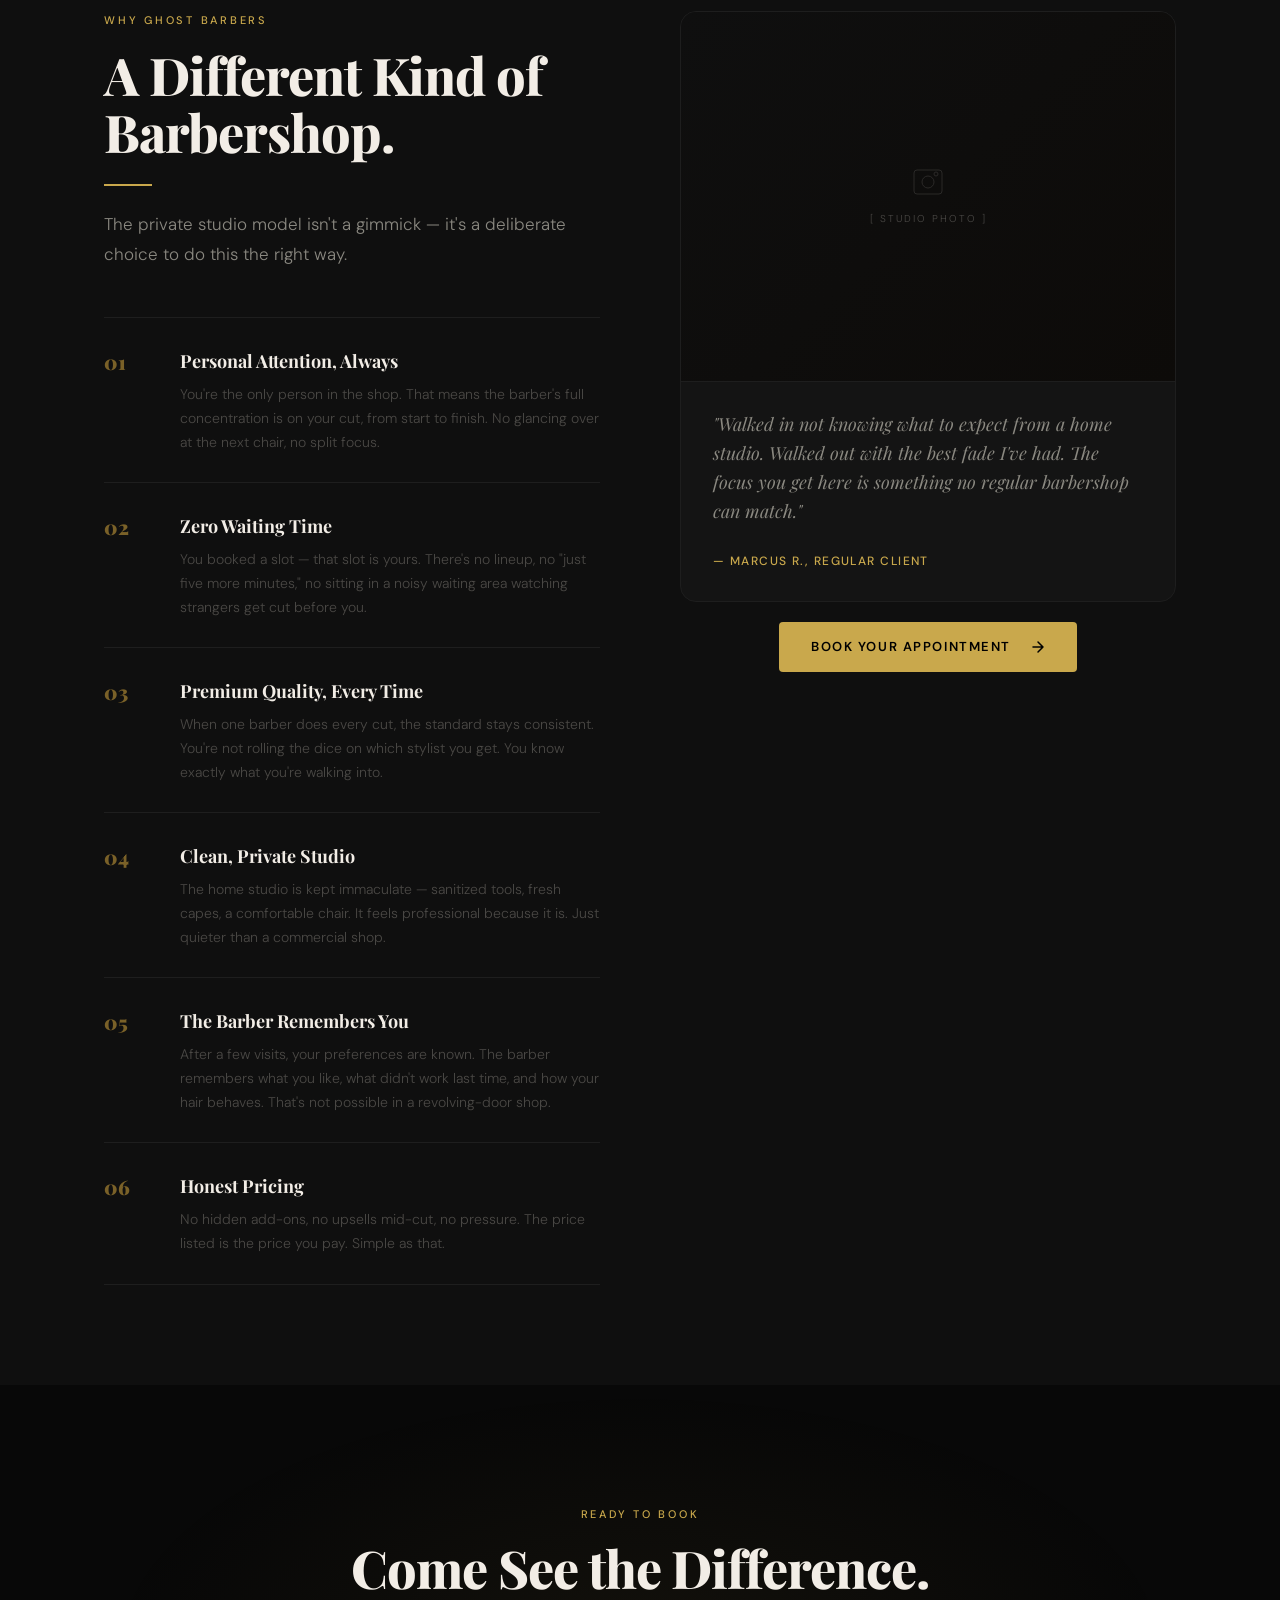
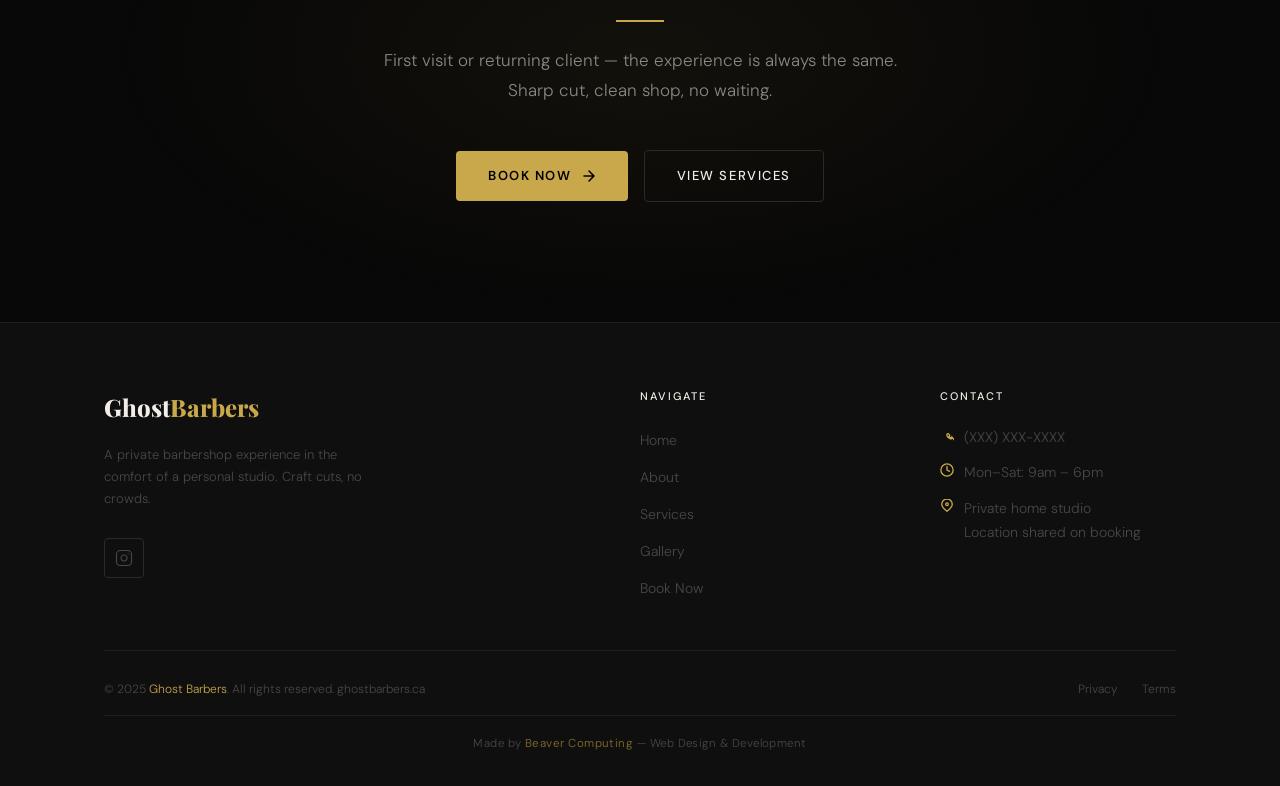
==== commit 01b37bf4: "Add real gallery and barber photos" ====
--- a/about.html
+++ b/about.html
@@ -59,13 +59,7 @@
 
           <div class="barber-image-wrap fade-in">
             <div class="barber-image-box">
-              <div class="barber-image-placeholder">
-                <svg width="36" height="36" viewBox="0 0 36 36" fill="none" stroke="currentColor" stroke-width="1" opacity="0.15">
-                  <circle cx="18" cy="13" r="7"/>
-                  <path d="M4 32c0-7.7 6.3-14 14-14s14 6.3 14 14"/>
-                </svg>
-                <span>[ Barber Photo ]</span>
-              </div>
+              <img src="images/barber-1.jpg" alt="Ghost Barbers — Your Barber" />
             </div>
             <div class="barber-accent-frame"></div>
             <div class="barber-mini-stat">
--- a/styles.css
+++ b/styles.css
@@ -654,50 +654,11 @@
   opacity: 0.5;
 }
 
-.hero-badge {
-  position: absolute;
-  bottom: 32px;
-  left: -24px;
-  background: var(--card);
-  border: 1px solid var(--border-light);
-  border-radius: var(--radius-md);
-  padding: 16px 20px;
-  backdrop-filter: blur(10px);
-  display: flex;
-  align-items: center;
-  gap: 12px;
-  min-width: 180px;
-}
-
-.hero-badge-dot {
-  width: 8px;
-  height: 8px;
-  background: #4ade80;
-  border-radius: 50%;
+.hero-stat-divider {
+  width: 1px;
+  height: 32px;
+  background: var(--border-light);
   flex-shrink: 0;
-  box-shadow: 0 0 0 3px rgba(74, 222, 128, 0.2);
-  animation: pulse-dot 2s ease-in-out infinite;
-}
-
-@keyframes pulse-dot {
-  0%, 100% { box-shadow: 0 0 0 3px rgba(74, 222, 128, 0.2); }
-  50% { box-shadow: 0 0 0 6px rgba(74, 222, 128, 0.1); }
-}
-
-.hero-badge-text {
-  font-size: 12px;
-  line-height: 1.4;
-}
-
-.hero-badge-text strong {
-  display: block;
-  font-weight: 500;
-  color: var(--text-primary);
-}
-
-.hero-badge-text span {
-  color: var(--text-muted);
-  font-size: 11px;
 }
 
 /* Scroll indicator */
@@ -925,99 +886,64 @@
   margin: 24px auto;
 }
 
-.services-grid {
+/* --- Services Menu Layout --- */
+.services-menu {
   display: grid;
-  grid-template-columns: repeat(3, 1fr);
-  gap: 1px;
-  background: var(--border);
-  border: 1px solid var(--border);
-  border-radius: var(--radius-lg);
-  overflow: hidden;
-}
-
-.service-card {
-  background: var(--card);
-  padding: 40px 36px;
-  position: relative;
-  transition: background var(--transition);
-  cursor: default;
-}
-
-.service-card:hover {
-  background: var(--card-hover);
-}
-
-.service-card::after {
-  content: '';
-  position: absolute;
-  bottom: 0;
-  left: 36px;
-  right: 36px;
-  height: 1px;
-  background: linear-gradient(90deg, transparent, var(--gold), transparent);
-  opacity: 0;
-  transition: opacity var(--transition);
-}
-
-.service-card:hover::after {
-  opacity: 0.4;
-}
-
-.service-number {
-  font-family: var(--font-heading);
-  font-size: 3.5rem;
-  font-weight: 900;
-  color: var(--border-light);
-  line-height: 1;
-  margin-bottom: 20px;
-  transition: color var(--transition);
-}
-
-.service-card:hover .service-number {
-  color: var(--gold-dim);
-}
-
-.service-name {
-  font-family: var(--font-heading);
-  font-size: 1.375rem;
-  font-weight: 700;
-  color: var(--text-primary);
-  margin-bottom: 8px;
-}
-
-.service-desc {
-  font-size: 14px;
-  color: var(--text-muted);
-  line-height: 1.7;
-  margin-bottom: 24px;
-  min-height: 60px;
-}
-
-.service-footer {
+  grid-template-columns: 1fr 1fr;
+  gap: 0 72px;
+}
+
+.services-col {
+  display: flex;
+  flex-direction: column;
+}
+
+.services-category {
+  margin-bottom: 44px;
+}
+
+.services-cat-label {
+  font-size: 10px;
+  font-weight: 500;
+  letter-spacing: 0.28em;
+  text-transform: uppercase;
+  color: var(--gold);
+  padding-bottom: 12px;
+  border-bottom: 1px solid var(--border-light);
+  display: block;
+  margin-bottom: 0;
+}
+
+.service-row {
   display: flex;
   align-items: center;
   justify-content: space-between;
-}
-
-.service-price {
+  padding: 13px 10px 13px 0;
+  border-bottom: 1px solid var(--border);
+  cursor: default;
+  transition: background var(--transition), padding-left var(--transition);
+  border-radius: 0 2px 2px 0;
+}
+
+.service-row:hover {
+  background: var(--gold-glow);
+  padding-left: 10px;
+}
+
+.service-row-name {
+  font-size: 14.5px;
+  font-weight: 300;
+  color: var(--text-primary);
+  line-height: 1.4;
+}
+
+.service-row-price {
   font-family: var(--font-heading);
-  font-size: 1.5rem;
-  font-weight: 800;
-  color: var(--gold);
-}
-
-.service-price-note {
-  font-size: 12px;
-  color: var(--text-muted);
-  letter-spacing: 0.05em;
-}
-
-.service-duration {
-  font-size: 12px;
-  font-weight: 400;
-  color: var(--text-muted);
-  letter-spacing: 0.1em;
-  text-transform: uppercase;
+  font-size: 1rem;
+  font-weight: 700;
+  color: var(--gold);
+  flex-shrink: 0;
+  margin-left: 24px;
 }
 
 .services-note {
@@ -1050,83 +976,54 @@
 
 .gallery-grid {
   display: grid;
-  grid-template-columns: repeat(4, 1fr);
-  grid-template-rows: 280px 280px;
+  grid-template-columns: repeat(3, 1fr);
   gap: 10px;
 }
 
 .gallery-item {
-  background: var(--card);
-  border: 1px solid var(--border);
   border-radius: var(--radius-md);
   overflow: hidden;
   position: relative;
   cursor: pointer;
-}
-
-.gallery-item:nth-child(1) {
-  grid-column: span 2;
-  grid-row: span 2;
-}
-
-.gallery-item:nth-child(4) {
-  grid-column: span 2;
-}
-
-.gallery-item-inner {
-  position: absolute;
-  inset: 0;
-  display: flex;
-  flex-direction: column;
-  align-items: center;
-  justify-content: center;
-  gap: 12px;
-  transition: var(--transition);
-}
-
-.gallery-item-inner .ph-icon {
-  width: 28px;
-  height: 28px;
-  opacity: 0.1;
-  transition: opacity var(--transition);
-}
-
-.gallery-item-inner .ph-label {
-  font-size: 10px;
-  letter-spacing: 0.2em;
-  text-transform: uppercase;
-  color: var(--text-muted);
-  opacity: 0.6;
-}
-
-.gallery-item:hover .gallery-item-inner {
-  background: rgba(201, 168, 76, 0.04);
-}
-
-.gallery-item:hover .ph-icon {
-  opacity: 0.2;
+  height: 300px;
+  background: var(--card);
+}
+
+.gallery-item img {
+  width: 100%;
+  height: 100%;
+  object-fit: cover;
+  display: block;
+  transition: transform 0.45s cubic-bezier(0.4, 0, 0.2, 1);
+}
+
+.gallery-item:hover img {
+  transform: scale(1.05);
 }
 
 .gallery-overlay {
   position: absolute;
   inset: 0;
-  background: linear-gradient(to top, rgba(0,0,0,0.7) 0%, transparent 60%);
+  background: linear-gradient(to top, rgba(0,0,0,0.65) 0%, transparent 55%);
   opacity: 0;
   transition: opacity var(--transition);
   display: flex;
   align-items: flex-end;
-  padding: 24px;
+  padding: 18px 20px;
+  pointer-events: none;
 }
 
 .gallery-item:hover .gallery-overlay {
   opacity: 1;
 }
 
-.gallery-overlay span {
-  font-size: 12px;
-  letter-spacing: 0.1em;
+.gallery-watermark {
+  font-family: var(--font-heading);
+  font-size: 10px;
+  font-weight: 700;
+  letter-spacing: 0.22em;
   text-transform: uppercase;
-  color: var(--text-secondary);
+  color: rgba(201, 168, 76, 0.75);
 }
 
 .gallery-cta {
@@ -1527,28 +1424,19 @@
 .barber-image-box {
   aspect-ratio: 3/4;
   background: var(--card);
-  border: 1px solid var(--border);
+  border: 1px solid var(--border-light);
   border-radius: var(--radius-md);
   overflow: hidden;
   position: relative;
-}
-
-.barber-image-placeholder {
-  position: absolute;
-  inset: 0;
-  display: flex;
-  flex-direction: column;
-  align-items: center;
-  justify-content: center;
-  gap: 12px;
-  background: linear-gradient(160deg, #111 0%, #0e0c0a 100%);
-}
-
-.barber-image-placeholder span {
-  font-size: 10px;
-  letter-spacing: 0.2em;
-  text-transform: uppercase;
-  color: var(--text-muted);
+  box-shadow: 0 20px 60px rgba(0,0,0,0.5), 0 0 0 1px rgba(201,168,76,0.08);
+}
+
+.barber-image-box img {
+  width: 100%;
+  height: 100%;
+  object-fit: cover;
+  object-position: center top;
+  display: block;
 }
 
 .barber-accent-frame {
@@ -2003,41 +1891,96 @@
 /* Confirmation */
 .booking-confirmation {
   display: none;
-  text-align: center;
-  padding: 60px 20px;
+  padding: 40px 20px 28px;
 }
 
 .booking-confirmation.visible {
   display: block;
 }
 
-.confirmation-icon {
-  width: 72px;
-  height: 72px;
+.confirmation-check {
+  width: 64px;
+  height: 64px;
   background: var(--gold-glow);
-  border: 2px solid var(--gold);
+  border: 1.5px solid var(--gold);
   border-radius: 50%;
   display: flex;
   align-items: center;
   justify-content: center;
-  margin: 0 auto 28px;
-  font-size: 28px;
-  color: var(--gold);
+  margin: 0 auto 24px;
+  font-size: 24px;
+  font-weight: 400;
+  color: var(--gold);
+  font-family: var(--font-body);
+  line-height: 1;
 }
 
 .confirmation-title {
   font-family: var(--font-heading);
-  font-size: 2rem;
+  font-size: 1.75rem;
   font-weight: 800;
-  margin-bottom: 12px;
-}
-
-.confirmation-body {
-  font-size: 15px;
+  margin-bottom: 8px;
+  text-align: center;
+}
+
+.confirmation-msg {
+  font-size: 14px;
   color: var(--text-secondary);
   line-height: 1.7;
-  max-width: 360px;
-  margin: 0 auto 32px;
+  text-align: center;
+  margin-bottom: 28px;
+}
+
+.confirmation-summary {
+  background: var(--surface);
+  border: 1px solid var(--border-light);
+  border-radius: var(--radius-md);
+  overflow: hidden;
+  margin-bottom: 20px;
+}
+
+.confirmation-row {
+  display: flex;
+  justify-content: space-between;
+  align-items: flex-start;
+  gap: 16px;
+  padding: 13px 20px;
+  border-bottom: 1px solid var(--border);
+}
+
+.confirmation-row:last-child {
+  border-bottom: none;
+}
+
+.conf-label {
+  font-size: 11px;
+  font-weight: 500;
+  letter-spacing: 0.12em;
+  text-transform: uppercase;
+  color: var(--text-muted);
+  flex-shrink: 0;
+  padding-top: 1px;
+}
+
+.conf-value {
+  font-size: 14px;
+  font-weight: 400;
+  color: var(--text-primary);
+  text-align: right;
+  line-height: 1.4;
+}
+
+.confirmation-note {
+  font-size: 12.5px;
+  color: var(--text-muted);
+  text-align: center;
+  line-height: 1.6;
+  margin-bottom: 28px;
+}
+
+.confirmation-note strong {
+  color: var(--gold);
+  font-weight: 500;
 }
 
 /* ============================================
@@ -2086,36 +2029,17 @@
     margin: 0 auto;
   }
 
-  .hero-badge {
-    left: 0;
-  }
-
   .intro-inner {
     grid-template-columns: 1fr;
     gap: 60px;
   }
 
-  .services-grid {
-    grid-template-columns: 1fr 1fr;
-  }
-
   .gallery-grid {
     grid-template-columns: repeat(2, 1fr);
-    grid-template-rows: auto;
-  }
-
-  .gallery-item:nth-child(1) {
-    grid-column: span 2;
-    grid-row: span 1;
-    aspect-ratio: 16/7;
   }
 
   .gallery-item {
-    aspect-ratio: 1;
-  }
-
-  .gallery-item:nth-child(4) {
-    grid-column: span 1;
+    height: 240px;
   }
 
   .testimonials-grid {
@@ -2168,6 +2092,10 @@
    RESPONSIVE — MOBILE (max 768px)
    ============================================ */
 
+/* ============================================
+   RESPONSIVE — TABLET PORTRAIT (max 768px)
+   ============================================ */
+
 @media (max-width: 768px) {
   .nav-links,
   .nav-book {
@@ -2186,8 +2114,10 @@
     gap: 20px;
   }
 
-  .services-grid {
+  /* Services menu: stack columns on tablet portrait */
+  .services-menu {
     grid-template-columns: 1fr;
+    gap: 0;
   }
 
   .gallery-grid {
@@ -2195,8 +2125,8 @@
     grid-template-rows: auto;
   }
 
-  .gallery-item:nth-child(1) {
-    aspect-ratio: 4/3;
+  .gallery-item {
+    height: 220px;
   }
 
   .testimonials-grid {
@@ -2226,12 +2156,28 @@
     gap: 12px;
   }
 
+  .booking-inner {
+    gap: 40px;
+  }
+
   .booking-form-wrap {
     padding: 32px 24px;
   }
 
   .form-row {
     grid-template-columns: 1fr;
+  }
+
+  /* Touch-friendly form elements */
+  .form-group input,
+  .form-group select,
+  .form-group textarea {
+    min-height: 44px;
+    font-size: 16px; /* prevents iOS zoom on focus */
+  }
+
+  .form-submit {
+    min-height: 48px;
   }
 
   .cta-banner .section-title {
@@ -2252,13 +2198,28 @@
   }
 }
 
-@media (max-width: 480px) {
+/* ============================================
+   RESPONSIVE — MOBILE (max 430px)
+   ============================================ */
+
+@media (max-width: 430px) {
+  /* Prevent any horizontal overflow */
+  body {
+    overflow-x: hidden;
+  }
+
+  .container {
+    padding: 0 16px;
+  }
+
+  /* Hero */
   .hero-title {
-    font-size: 2.25rem;
+    font-size: 2.1rem;
+    letter-spacing: -0.025em;
   }
 
   .hero-content {
-    padding: 60px 0 60px;
+    padding: 48px 0 56px;
   }
 
   .hero-cta {
@@ -2271,16 +2232,122 @@
     justify-content: center;
   }
 
+  .hero-stats {
+    flex-wrap: wrap;
+    gap: 16px 28px;
+  }
+
+  .hero-desc {
+    font-size: 0.9375rem;
+  }
+
+  /* Sections */
+  .services,
+  .gallery,
+  .testimonials,
+  .intro,
+  .cta-banner,
+  .barber-profile,
+  .why-choose,
+  .booking-section,
+  .page-hero {
+    padding-top: 72px;
+    padding-bottom: 72px;
+  }
+
+  .section-title {
+    font-size: 1.875rem;
+  }
+
+  .cta-banner .section-title {
+    font-size: 1.75rem;
+  }
+
+  /* Services menu: compact rows */
+  .services-menu {
+    grid-template-columns: 1fr;
+  }
+
+  .service-row {
+    padding: 12px 8px 12px 0;
+  }
+
+  .service-row-name {
+    font-size: 14px;
+  }
+
+  /* Gallery */
   .gallery-grid {
     grid-template-columns: 1fr;
   }
 
-  .gallery-item:nth-child(1) {
-    grid-column: span 1;
-    aspect-ratio: 4/3;
-  }
-
-  .gallery-item:nth-child(4) {
-    grid-column: span 1;
-  }
-}
+  .gallery-item {
+    height: 260px;
+  }
+
+  /* Testimonials */
+  .testimonial-card {
+    padding: 28px 24px;
+  }
+
+  /* Footer: fully centered on small screens */
+  .footer {
+    padding: 48px 0 24px;
+  }
+
+  .footer-brand-tagline {
+    max-width: 100%;
+  }
+
+  .footer-bottom {
+    align-items: center;
+    text-align: center;
+  }
+
+  .footer-agency {
+    text-align: center;
+  }
+
+  /* Booking form */
+  .booking-form-wrap {
+    padding: 28px 20px;
+    border-radius: var(--radius-md);
+  }
+
+  .form-group input,
+  .form-group select,
+  .form-group textarea {
+    min-height: 48px;
+    font-size: 16px;
+    padding: 12px 14px;
+  }
+
+  .form-submit {
+    min-height: 52px;
+    font-size: 13px;
+  }
+
+  .booking-hours {
+    padding: 20px;
+  }
+
+  /* About page */
+  .page-hero-title {
+    font-size: 2.25rem;
+  }
+
+  .barber-name {
+    font-size: 2rem;
+  }
+
+  .why-item {
+    grid-template-columns: 40px 1fr;
+    gap: 14px;
+  }
+
+  /* Nav mobile menu */
+  .nav-mobile a {
+    font-size: 15px;
+    padding: 14px 0;
+  }
+}
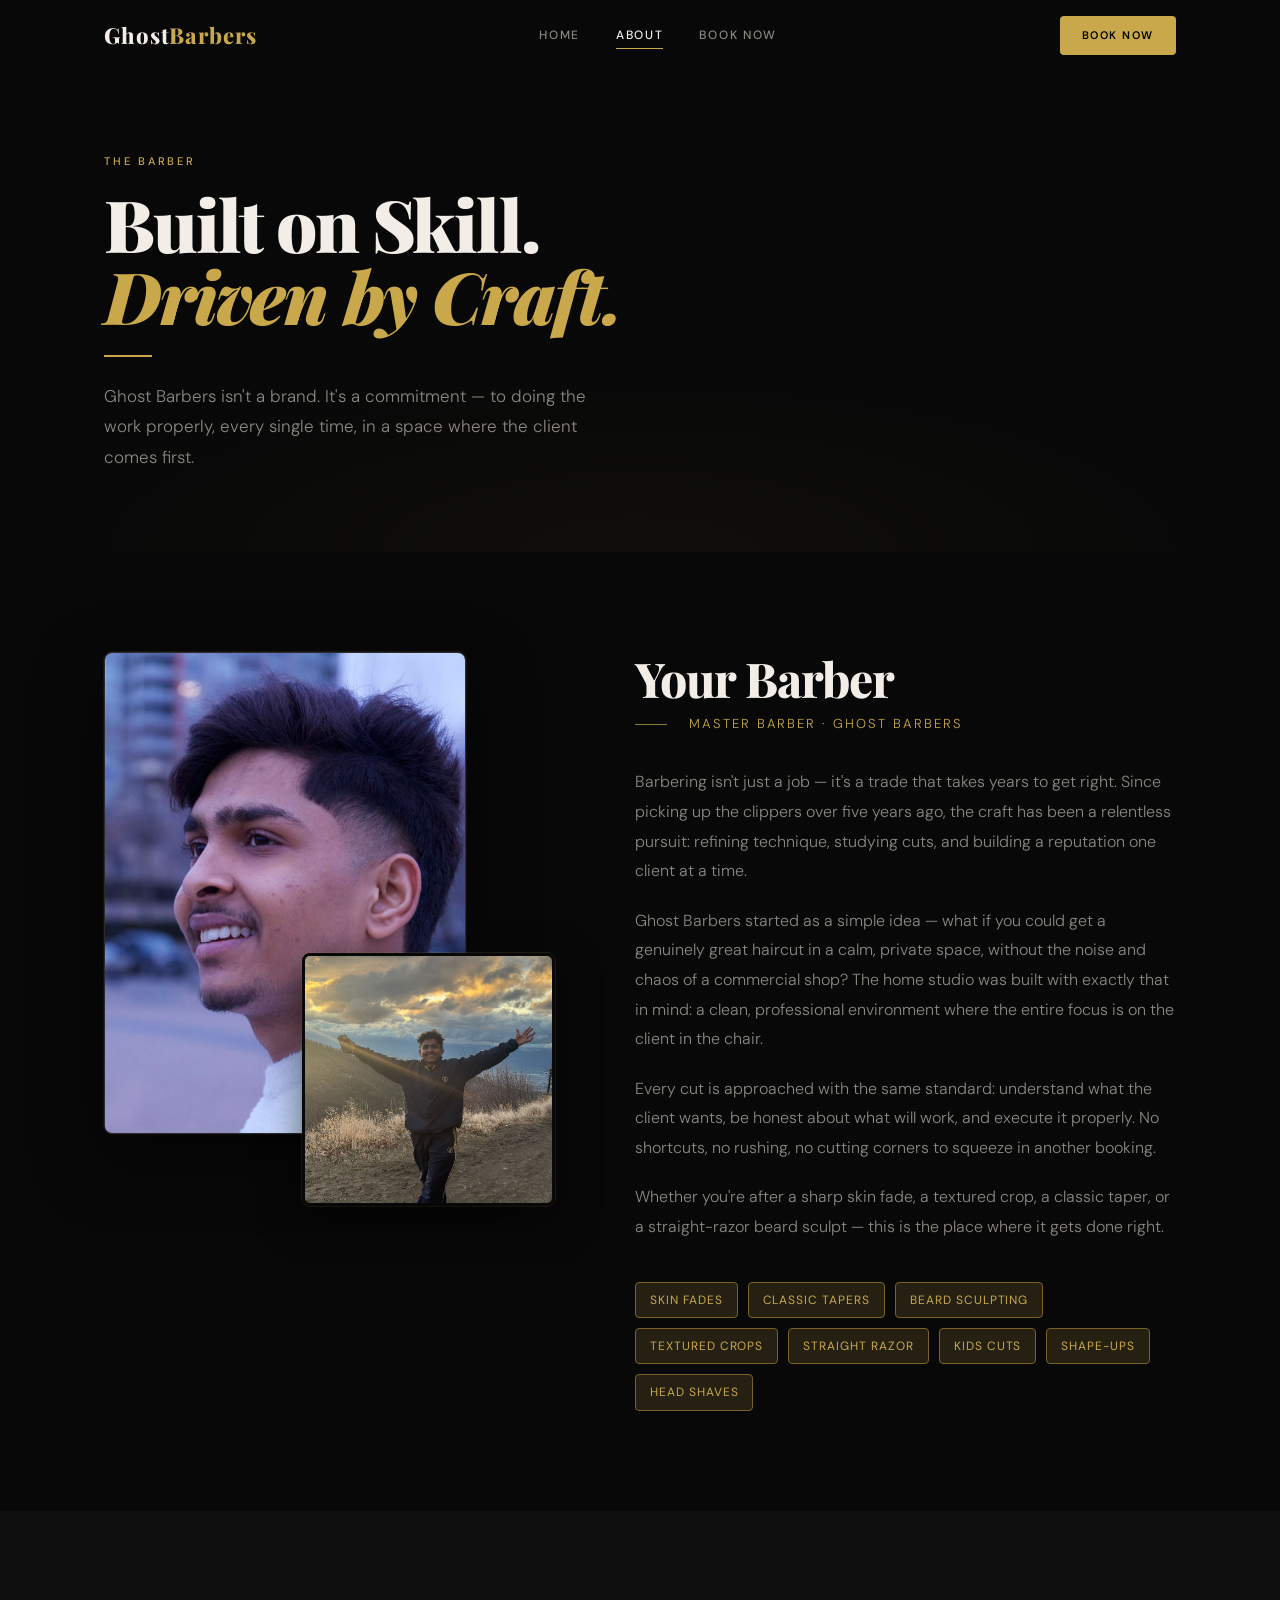
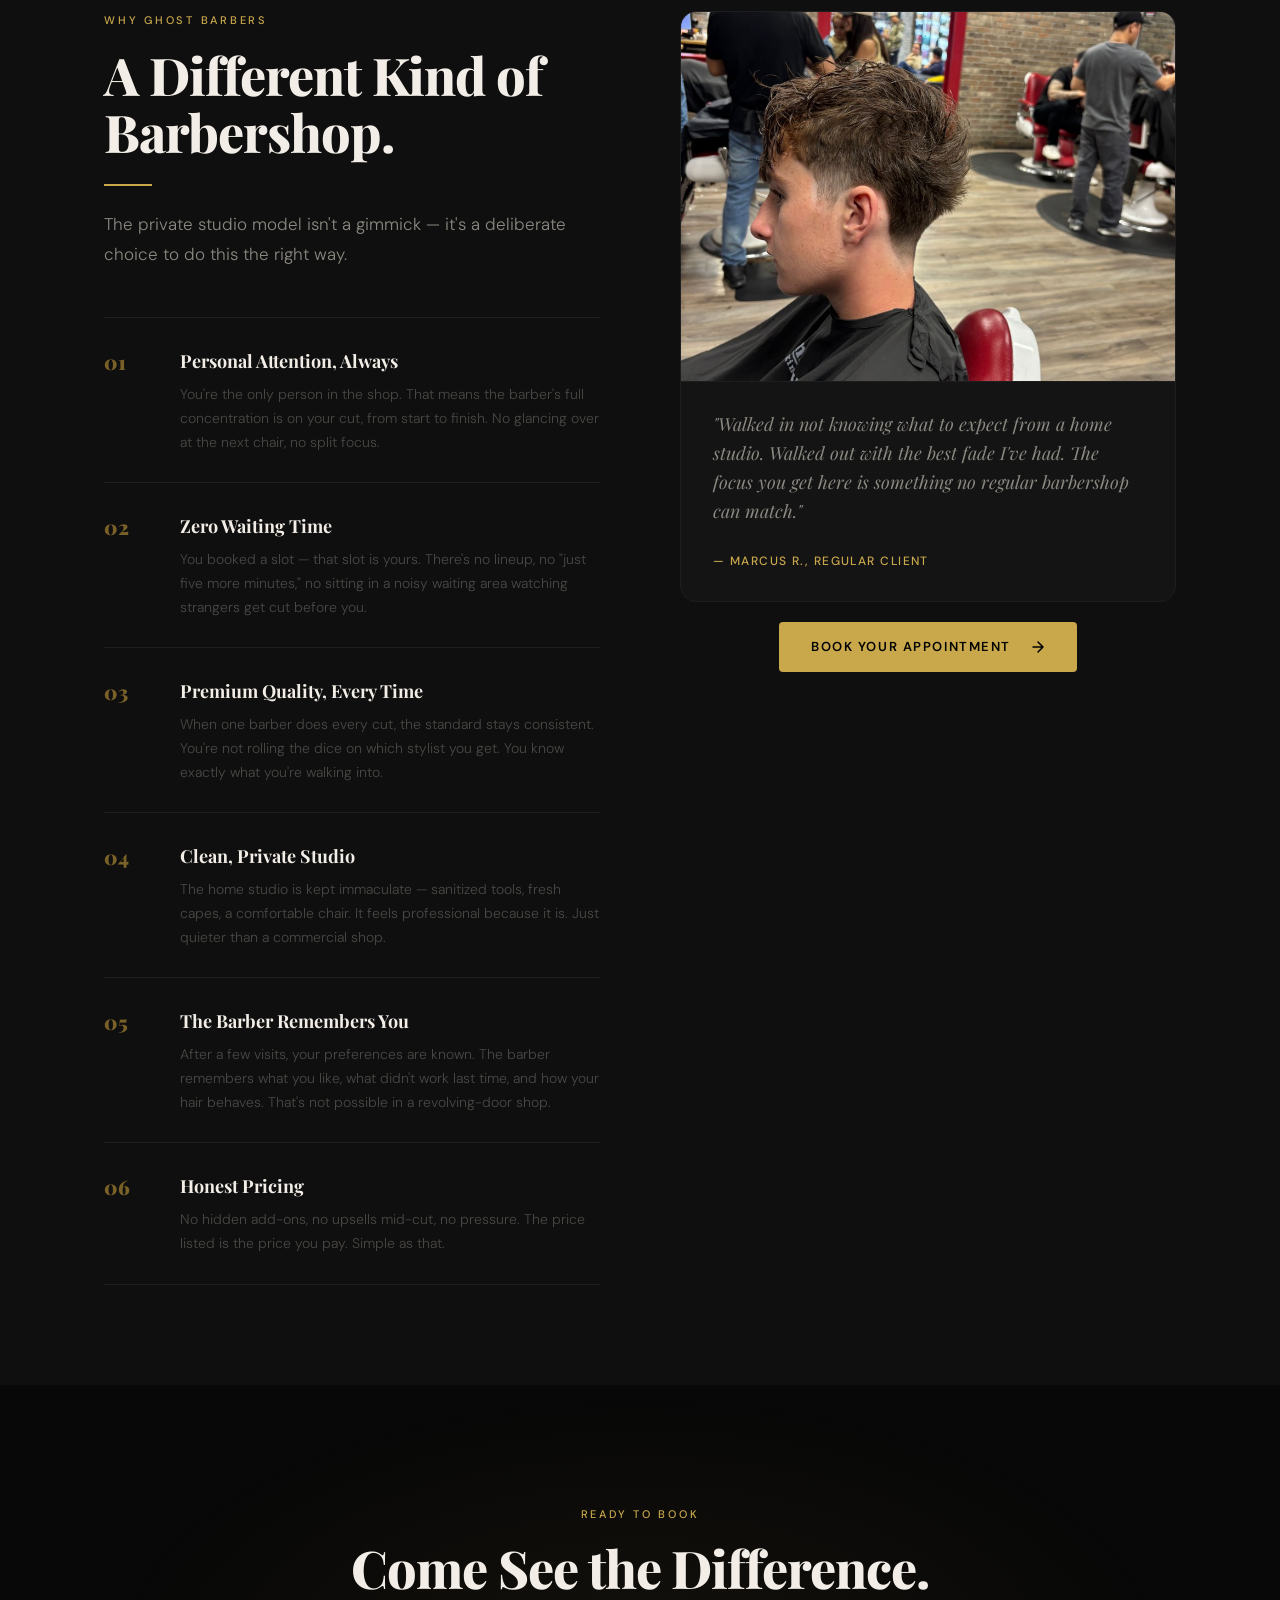
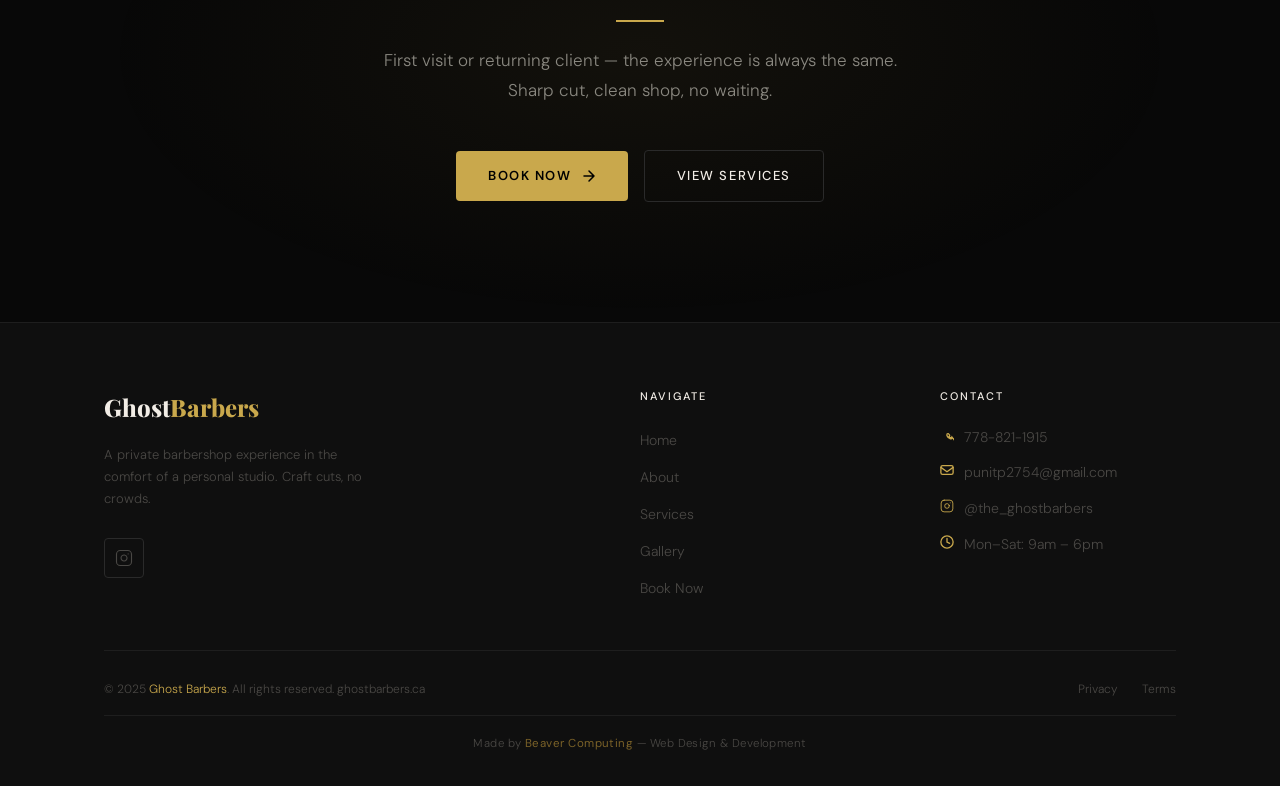
==== commit a68f078d: "Real gallery, barber photos, contact info, remove placeholders" ====
--- a/about.html
+++ b/about.html
@@ -57,14 +57,12 @@
       <div class="container">
         <div class="barber-profile-inner">
 
-          <div class="barber-image-wrap fade-in">
-            <div class="barber-image-box">
+          <div class="barber-photos fade-in">
+            <div class="barber-photo-main">
               <img src="images/barber-1.jpg" alt="Ghost Barbers — Your Barber" />
             </div>
-            <div class="barber-accent-frame"></div>
-            <div class="barber-mini-stat">
-              <span class="barber-mini-stat-num">5+</span>
-              <span class="barber-mini-stat-label">Years<br>Cutting</span>
+            <div class="barber-photo-secondary">
+              <img src="images/barber-2.jpg" alt="Ghost Barbers" />
             </div>
           </div>
 
@@ -172,13 +170,8 @@
 
           <div class="why-choose-visual fade-in fade-in-delay-2">
             <div class="why-visual-card">
-              <div class="why-visual-image">
-                <svg width="32" height="32" viewBox="0 0 32 32" fill="none" stroke="currentColor" stroke-width="1" opacity="0.12">
-                  <rect x="2" y="4" width="28" height="24" rx="3"/>
-                  <circle cx="16" cy="16" r="6"/>
-                  <circle cx="24" cy="8" r="2"/>
-                </svg>
-                <span>[ Studio Photo ]</span>
+              <div class="why-visual-image" style="padding:0;overflow:hidden;">
+                <img src="images/gallery-5.jpg" alt="Ghost Barbers work" style="width:100%;height:100%;object-fit:cover;display:block;" loading="lazy" />
               </div>
               <div class="why-visual-body">
                 <p class="why-visual-quote">
@@ -236,7 +229,7 @@
             A private barbershop experience in the comfort of a personal studio. Craft cuts, no crowds.
           </p>
           <div class="footer-social">
-            <a href="#" target="_blank" rel="noopener" aria-label="Instagram">
+            <a href="https://instagram.com/the_ghostbarbers" target="_blank" rel="noopener" aria-label="Instagram">
               <svg width="18" height="18" viewBox="0 0 24 24" fill="none" stroke="currentColor" stroke-width="1.5" stroke-linecap="round" stroke-linejoin="round">
                 <rect x="2" y="2" width="20" height="20" rx="5"/>
                 <path d="M16 11.37A4 4 0 1112.63 8 4 4 0 0116 11.37z"/>
@@ -263,7 +256,22 @@
             <svg width="14" height="14" viewBox="0 0 16 16" fill="none" stroke="currentColor" stroke-width="1.5" stroke-linecap="round">
               <path d="M14 10.67c0 .23-.05.45-.16.67-.11.21-.26.41-.45.58-.32.3-.67.45-1.04.45-.26 0-.54-.06-.83-.19a8.9 8.9 0 01-.84-.43c-.28-.17-.57-.36-.85-.58a14.5 14.5 0 01-.83-.83c-.21-.28-.41-.57-.58-.85-.17-.28-.31-.56-.42-.83-.11-.27-.17-.53-.17-.78 0-.24.05-.47.16-.68.1-.21.25-.4.46-.57.25-.2.52-.3.8-.3.11 0 .22.02.32.07.1.04.2.12.27.24l.95 1.34c.07.1.13.2.17.29.04.09.06.17.06.25 0 .09-.03.18-.08.27-.05.09-.12.18-.2.27l-.28.29c-.04.04-.06.09-.06.14 0 .03.01.05.02.08.02.03.03.05.04.07.15.27.37.56.64.85.27.29.56.51.86.67.02.01.04.02.07.03.03.01.06.01.1.01.06 0 .11-.02.15-.06l.28-.28c.09-.09.19-.16.28-.2.09-.05.18-.07.27-.07.08 0 .16.02.25.06.09.04.18.1.28.17l1.35.95c.12.08.2.18.24.28.03.1.05.2.05.31z"/>
             </svg>
-            <span>(XXX) XXX-XXXX</span>
+            <a href="tel:7788211915" style="color:inherit;">778-821-1915</a>
+          </div>
+          <div class="footer-contact-item">
+            <svg width="14" height="14" viewBox="0 0 16 16" fill="none" stroke="currentColor" stroke-width="1.5" stroke-linecap="round">
+              <rect x="1" y="3" width="14" height="10" rx="2"/>
+              <path d="M1 5l7 5 7-5"/>
+            </svg>
+            <a href="mailto:punitp2754@gmail.com" style="color:inherit;">punitp2754@gmail.com</a>
+          </div>
+          <div class="footer-contact-item">
+            <svg width="14" height="14" viewBox="0 0 24 24" fill="none" stroke="currentColor" stroke-width="1.5" stroke-linecap="round" stroke-linejoin="round">
+              <rect x="2" y="2" width="20" height="20" rx="5"/>
+              <path d="M16 11.37A4 4 0 1112.63 8 4 4 0 0116 11.37z"/>
+              <line x1="17.5" y1="6.5" x2="17.51" y2="6.5"/>
+            </svg>
+            <a href="https://instagram.com/the_ghostbarbers" target="_blank" rel="noopener" style="color:inherit;">@the_ghostbarbers</a>
           </div>
           <div class="footer-contact-item">
             <svg width="14" height="14" viewBox="0 0 16 16" fill="none" stroke="currentColor" stroke-width="1.5" stroke-linecap="round">
@@ -271,13 +279,6 @@
               <path d="M8 4v4l3 1.5"/>
             </svg>
             <span>Mon–Sat: 9am – 6pm</span>
-          </div>
-          <div class="footer-contact-item">
-            <svg width="14" height="14" viewBox="0 0 16 16" fill="none" stroke="currentColor" stroke-width="1.5" stroke-linecap="round">
-              <path d="M8 14s-6-4.5-6-8a6 6 0 0112 0c0 3.5-6 8-6 8z"/>
-              <circle cx="8" cy="6" r="1.5"/>
-            </svg>
-            <span>Private home studio<br>Location shared on booking</span>
           </div>
         </div>
       </div>
--- a/styles.css
+++ b/styles.css
@@ -985,7 +985,7 @@
   overflow: hidden;
   position: relative;
   cursor: pointer;
-  height: 300px;
+  height: 280px;
   background: var(--card);
 }
 
@@ -1417,67 +1417,46 @@
   align-items: start;
 }
 
-.barber-image-wrap {
+/* Staggered two-photo barber layout */
+.barber-photos {
   position: relative;
-}
-
-.barber-image-box {
-  aspect-ratio: 3/4;
-  background: var(--card);
-  border: 1px solid var(--border-light);
+  padding-bottom: 72px;
+  padding-right: 40px;
+}
+
+.barber-photo-main {
+  width: 88%;
   border-radius: var(--radius-md);
   overflow: hidden;
-  position: relative;
-  box-shadow: 0 20px 60px rgba(0,0,0,0.5), 0 0 0 1px rgba(201,168,76,0.08);
-}
-
-.barber-image-box img {
+  border: 1px solid var(--border-light);
+  box-shadow: 0 24px 64px rgba(0,0,0,0.55), 0 0 0 1px rgba(201,168,76,0.1);
+}
+
+.barber-photo-main img {
   width: 100%;
-  height: 100%;
+  display: block;
   object-fit: cover;
   object-position: center top;
+  aspect-ratio: 3/4;
+}
+
+.barber-photo-secondary {
+  position: absolute;
+  bottom: 0;
+  right: 0;
+  width: 56%;
+  border-radius: var(--radius-md);
+  overflow: hidden;
+  border: 3px solid var(--bg);
+  box-shadow: 0 12px 40px rgba(0,0,0,0.6), 0 0 0 1px rgba(201,168,76,0.15);
+}
+
+.barber-photo-secondary img {
+  width: 100%;
   display: block;
-}
-
-.barber-accent-frame {
-  position: absolute;
-  top: -12px;
-  right: -12px;
-  bottom: 12px;
-  left: 12px;
-  border: 1px solid var(--gold-dim);
-  border-radius: var(--radius-md);
-  z-index: -1;
-  opacity: 0.4;
-}
-
-.barber-mini-stat {
-  position: absolute;
-  bottom: -20px;
-  right: -20px;
-  background: var(--card);
-  border: 1px solid var(--border-light);
-  border-radius: var(--radius-md);
-  padding: 20px 24px;
-  text-align: center;
-}
-
-.barber-mini-stat-num {
-  font-family: var(--font-heading);
-  font-size: 2.25rem;
-  font-weight: 900;
-  color: var(--gold);
-  line-height: 1;
-  display: block;
-}
-
-.barber-mini-stat-label {
-  font-size: 11px;
-  letter-spacing: 0.12em;
-  text-transform: uppercase;
-  color: var(--text-muted);
-  margin-top: 4px;
-  display: block;
+  object-fit: cover;
+  object-position: center top;
+  aspect-ratio: 1;
 }
 
 .barber-text {}
@@ -1743,6 +1722,49 @@
   flex-shrink: 0;
   margin-top: 1px;
   color: var(--gold);
+}
+
+.booking-contact-block {
+  margin-top: 24px;
+  background: var(--card);
+  border: 1px solid var(--border);
+  border-radius: var(--radius-md);
+  padding: 20px 22px;
+}
+
+.booking-contact-title {
+  font-size: 11px;
+  font-weight: 500;
+  letter-spacing: 0.16em;
+  text-transform: uppercase;
+  color: var(--text-secondary);
+  margin-bottom: 14px;
+}
+
+.booking-contact-row {
+  display: flex;
+  align-items: center;
+  gap: 10px;
+  font-size: 13.5px;
+  color: var(--text-secondary);
+  padding: 7px 0;
+  border-bottom: 1px solid var(--border);
+  text-decoration: none;
+  transition: color var(--transition);
+}
+
+.booking-contact-row:last-child {
+  border-bottom: none;
+}
+
+.booking-contact-row:hover {
+  color: var(--gold);
+}
+
+.booking-contact-row svg {
+  flex-shrink: 0;
+  color: var(--gold);
+  opacity: 0.7;
 }
 
 /* Form */
@@ -2067,8 +2089,8 @@
     gap: 48px;
   }
 
-  .barber-image-wrap {
-    max-width: 360px;
+  .barber-photos {
+    max-width: 400px;
   }
 
   .why-choose-inner {
@@ -2192,10 +2214,6 @@
     grid-column: span 1;
   }
 
-  .barber-mini-stat {
-    right: 0;
-    bottom: -10px;
-  }
 }
 
 /* ============================================
@@ -2340,6 +2358,27 @@
     font-size: 2rem;
   }
 
+  .barber-photos {
+    padding-bottom: 0;
+    padding-right: 0;
+  }
+
+  .barber-photo-main {
+    width: 100%;
+  }
+
+  .barber-photo-secondary {
+    position: static;
+    width: 100%;
+    margin-top: 16px;
+    border: none;
+    box-shadow: 0 8px 24px rgba(0,0,0,0.4);
+  }
+
+  .barber-photo-secondary img {
+    aspect-ratio: 4/3;
+  }
+
   .why-item {
     grid-template-columns: 40px 1fr;
     gap: 14px;
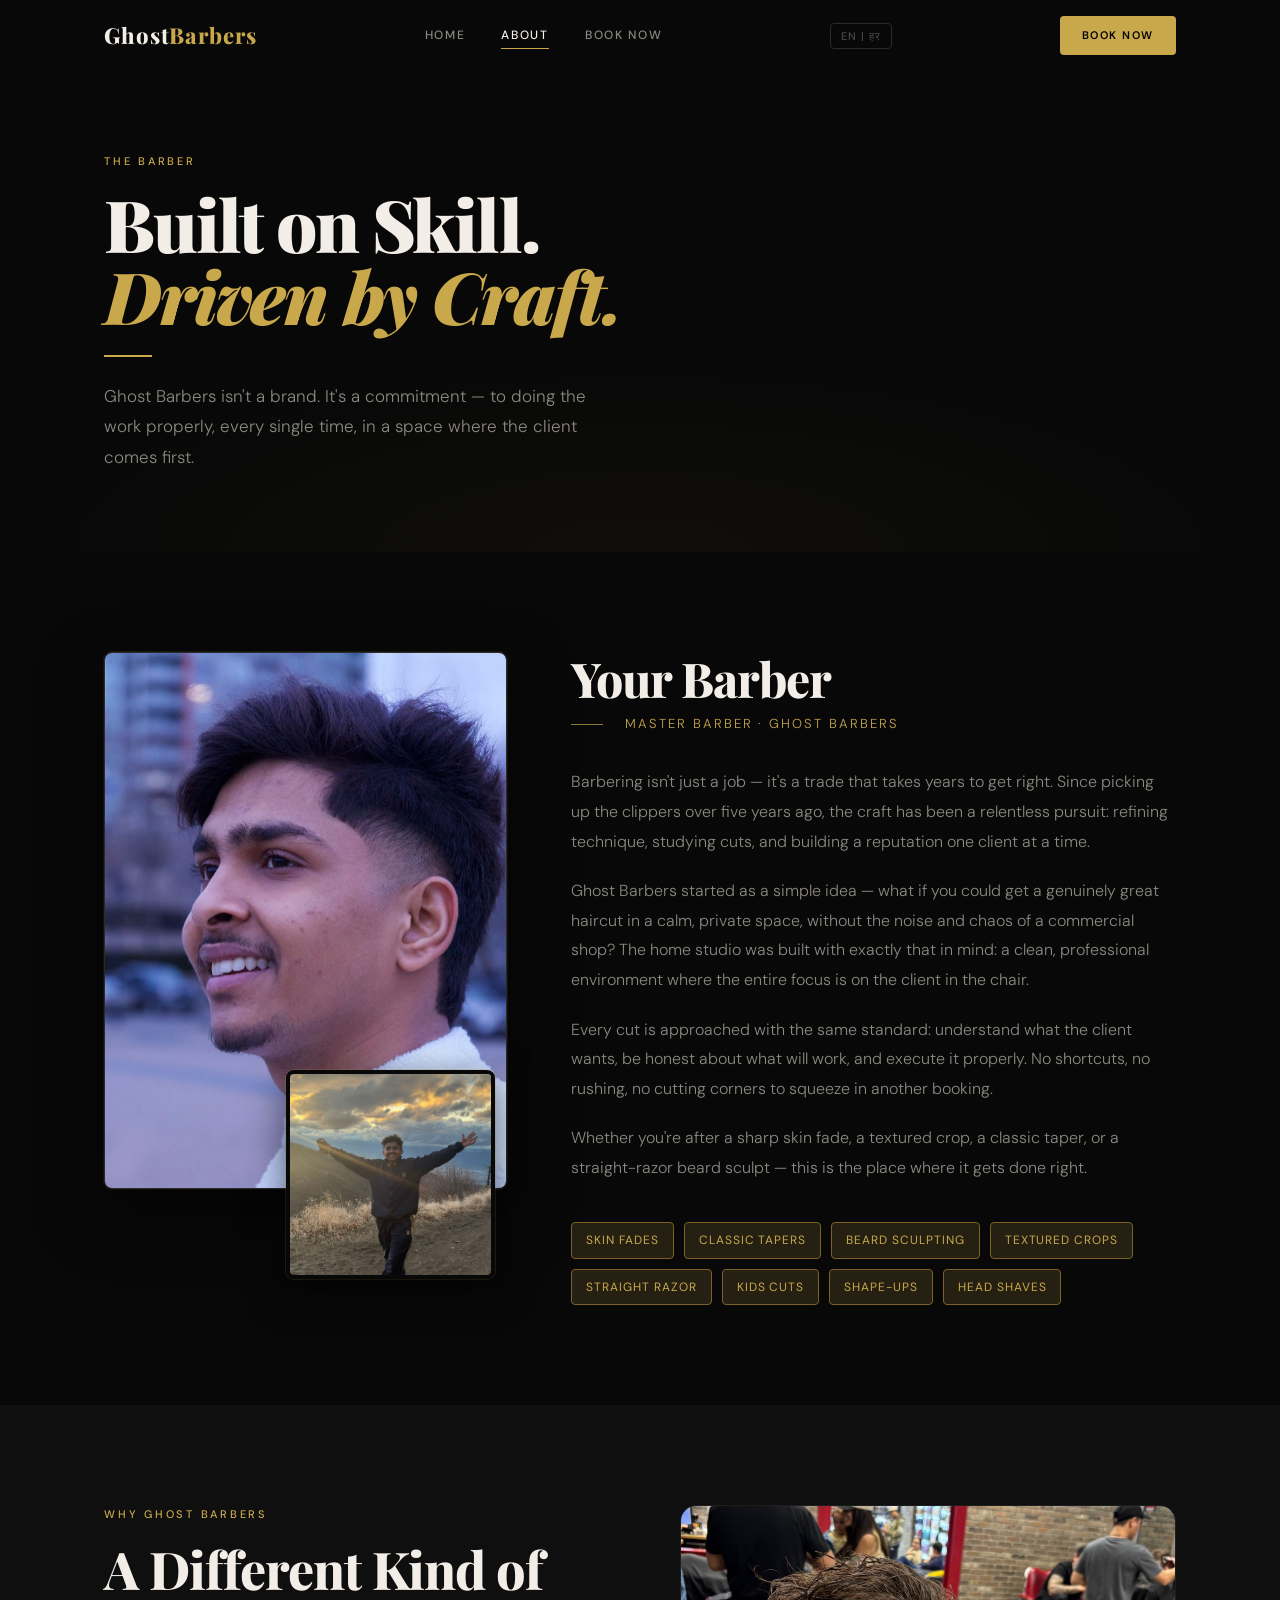
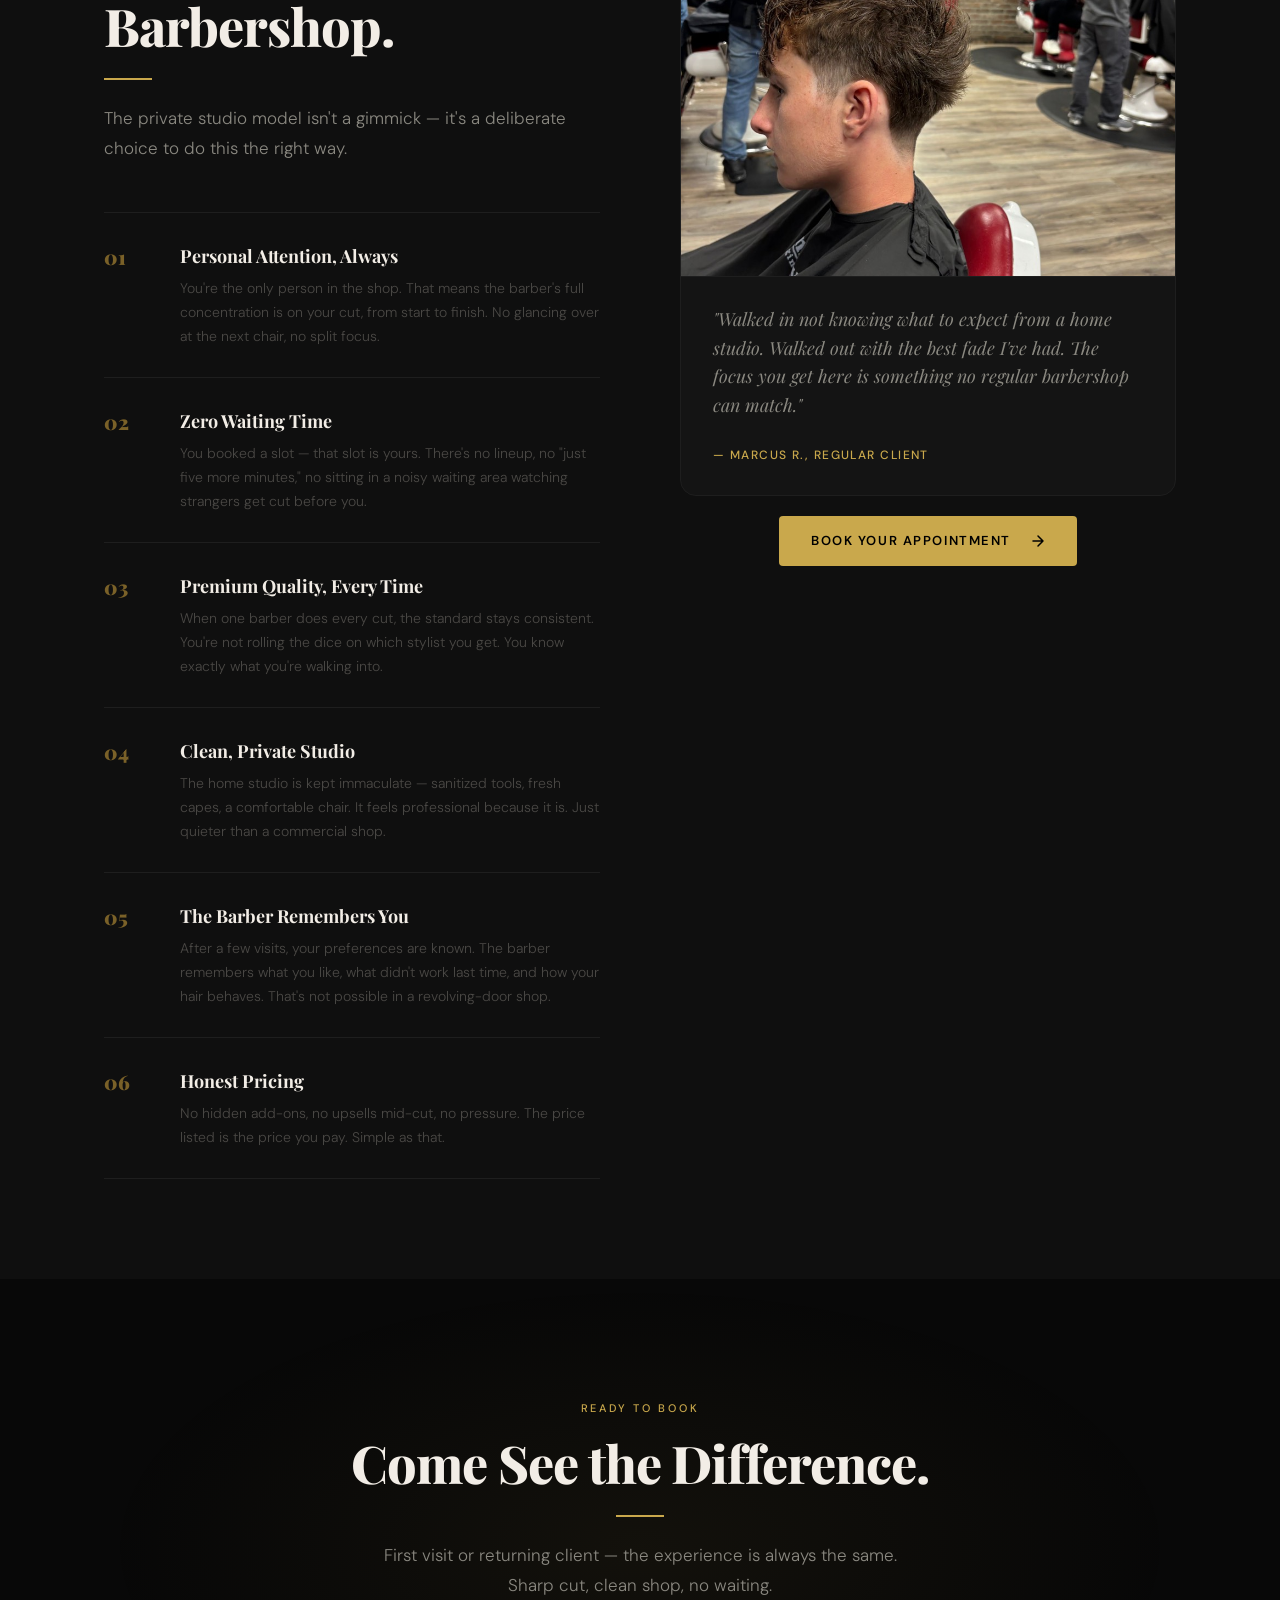
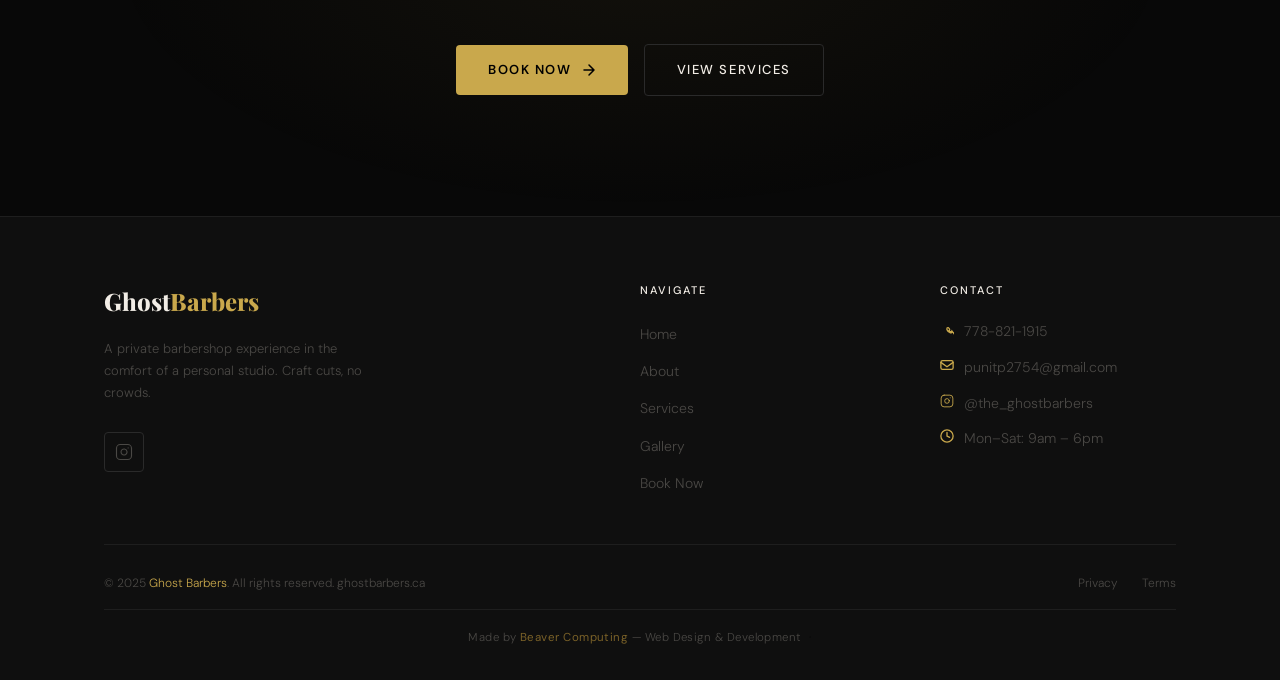
==== commit cacbc9ab: "Time slots, confirm/reject system, admin panel, language toggle" ====
--- a/about.html
+++ b/about.html
@@ -19,6 +19,7 @@
         <a href="about.html" class="nav-link-about active">About</a>
         <a href="booking.html" class="nav-link-booking">Book Now</a>
       </div>
+      <button class="lang-toggle" id="langToggle" onclick="swapLanguage()" aria-label="Toggle language">EN | हर</button>
       <a href="booking.html" class="nav-book">Book Now</a>
       <button class="nav-hamburger" id="hamburger" aria-label="Open menu">
         <span></span><span></span><span></span>
@@ -295,6 +296,7 @@
 
       <div class="footer-agency">
         Made by <a href="https://beavercomputing.com" target="_blank" rel="noopener">Beaver Computing</a> &mdash; Web Design &amp; Development
+        <a href="admin.html" class="admin-secret-link">·</a>
       </div>
     </div>
   </footer>
@@ -326,6 +328,15 @@
     }, { threshold: 0.1, rootMargin: '0px 0px -40px 0px' });
 
     document.querySelectorAll('.fade-in').forEach(el => observer.observe(el));
+
+    function swapLanguage() {
+      const next = (localStorage.getItem('gb_lang') || 'en') === 'en' ? 'hi' : 'en';
+      localStorage.setItem('gb_lang', next);
+      const toggle = document.getElementById('langToggle');
+      if (toggle) toggle.textContent = next === 'hi' ? 'हर | EN' : 'EN | हर';
+    }
+    const _l = localStorage.getItem('gb_lang') || 'en';
+    if (document.getElementById('langToggle')) document.getElementById('langToggle').textContent = _l === 'hi' ? 'हर | EN' : 'EN | हर';
   </script>
 </body>
 </html>
--- a/styles.css
+++ b/styles.css
@@ -600,33 +600,16 @@
   aspect-ratio: 4/5;
   border-radius: var(--radius-md);
   overflow: hidden;
-  background: var(--card);
-  border: 1px solid var(--border);
-}
-
-.hero-image-placeholder {
-  position: absolute;
-  inset: 0;
-  display: flex;
-  flex-direction: column;
-  align-items: center;
-  justify-content: center;
-  gap: 16px;
-  background:
-    linear-gradient(135deg, #0f0f0f 0%, #141210 50%, #0f0d0b 100%);
-}
-
-.hero-image-placeholder .scissors-icon {
-  width: 48px;
-  height: 48px;
-  opacity: 0.2;
-}
-
-.hero-image-placeholder span {
-  font-size: 11px;
-  letter-spacing: 0.2em;
-  text-transform: uppercase;
-  color: var(--text-muted);
+  border: 1px solid rgba(201, 168, 76, 0.2);
+  box-shadow: 0 0 0 1px rgba(201, 168, 76, 0.08), 0 32px 80px rgba(0,0,0,0.6);
+}
+
+.hero-image-frame img {
+  width: 100%;
+  height: 100%;
+  object-fit: cover;
+  object-position: center top;
+  display: block;
 }
 
 /* Decorative frame elements */
@@ -1359,6 +1342,46 @@
   color: var(--gold);
 }
 
+.admin-secret-link {
+  color: var(--bg) !important;
+  user-select: none;
+  margin-left: 4px;
+}
+
+.admin-secret-link:hover {
+  color: var(--text-muted) !important;
+}
+
+/* Language toggle button */
+.lang-toggle {
+  background: none;
+  border: 1px solid var(--border-light);
+  border-radius: var(--radius-sm);
+  color: var(--text-muted);
+  font-family: var(--font-body);
+  font-size: 11px;
+  font-weight: 500;
+  letter-spacing: 0.08em;
+  padding: 5px 10px;
+  cursor: pointer;
+  transition: var(--transition);
+  white-space: nowrap;
+}
+
+.lang-toggle:hover {
+  border-color: var(--gold-dim);
+  color: var(--gold);
+}
+
+/* Time availability note */
+.time-availability-note {
+  font-size: 11.5px;
+  color: var(--text-muted);
+  margin-top: 6px;
+  letter-spacing: 0.02em;
+  line-height: 1.4;
+}
+
 /* ============================================
    ABOUT PAGE
    ============================================ */
@@ -1412,20 +1435,19 @@
 
 .barber-profile-inner {
   display: grid;
-  grid-template-columns: 1fr 1.2fr;
-  gap: 80px;
+  grid-template-columns: 2fr 3fr;
+  gap: 64px;
   align-items: start;
 }
 
 /* Staggered two-photo barber layout */
 .barber-photos {
   position: relative;
-  padding-bottom: 72px;
-  padding-right: 40px;
+  padding-bottom: 90px;
 }
 
 .barber-photo-main {
-  width: 88%;
+  width: 100%;
   border-radius: var(--radius-md);
   overflow: hidden;
   border: 1px solid var(--border-light);
@@ -1443,12 +1465,12 @@
 .barber-photo-secondary {
   position: absolute;
   bottom: 0;
-  right: 0;
-  width: 56%;
+  right: 12px;
+  width: 52%;
   border-radius: var(--radius-md);
   overflow: hidden;
-  border: 3px solid var(--bg);
-  box-shadow: 0 12px 40px rgba(0,0,0,0.6), 0 0 0 1px rgba(201,168,76,0.15);
+  border: 4px solid var(--bg);
+  box-shadow: 0 12px 40px rgba(0,0,0,0.6), 0 0 0 1px rgba(201,168,76,0.18);
 }
 
 .barber-photo-secondary img {
@@ -2047,7 +2069,7 @@
   }
 
   .hero-visual {
-    max-width: 400px;
+    max-width: 420px;
     margin: 0 auto;
   }
 
@@ -2090,7 +2112,8 @@
   }
 
   .barber-photos {
-    max-width: 400px;
+    max-width: 480px;
+    margin: 0 auto;
   }
 
   .why-choose-inner {
@@ -2231,6 +2254,10 @@
   }
 
   /* Hero */
+  .hero-visual {
+    display: none;
+  }
+
   .hero-title {
     font-size: 2.1rem;
     letter-spacing: -0.025em;
@@ -2360,7 +2387,8 @@
 
   .barber-photos {
     padding-bottom: 0;
-    padding-right: 0;
+    max-width: 100%;
+    margin: 0;
   }
 
   .barber-photo-main {
@@ -2368,15 +2396,7 @@
   }
 
   .barber-photo-secondary {
-    position: static;
-    width: 100%;
-    margin-top: 16px;
-    border: none;
-    box-shadow: 0 8px 24px rgba(0,0,0,0.4);
-  }
-
-  .barber-photo-secondary img {
-    aspect-ratio: 4/3;
+    display: none;
   }
 
   .why-item {
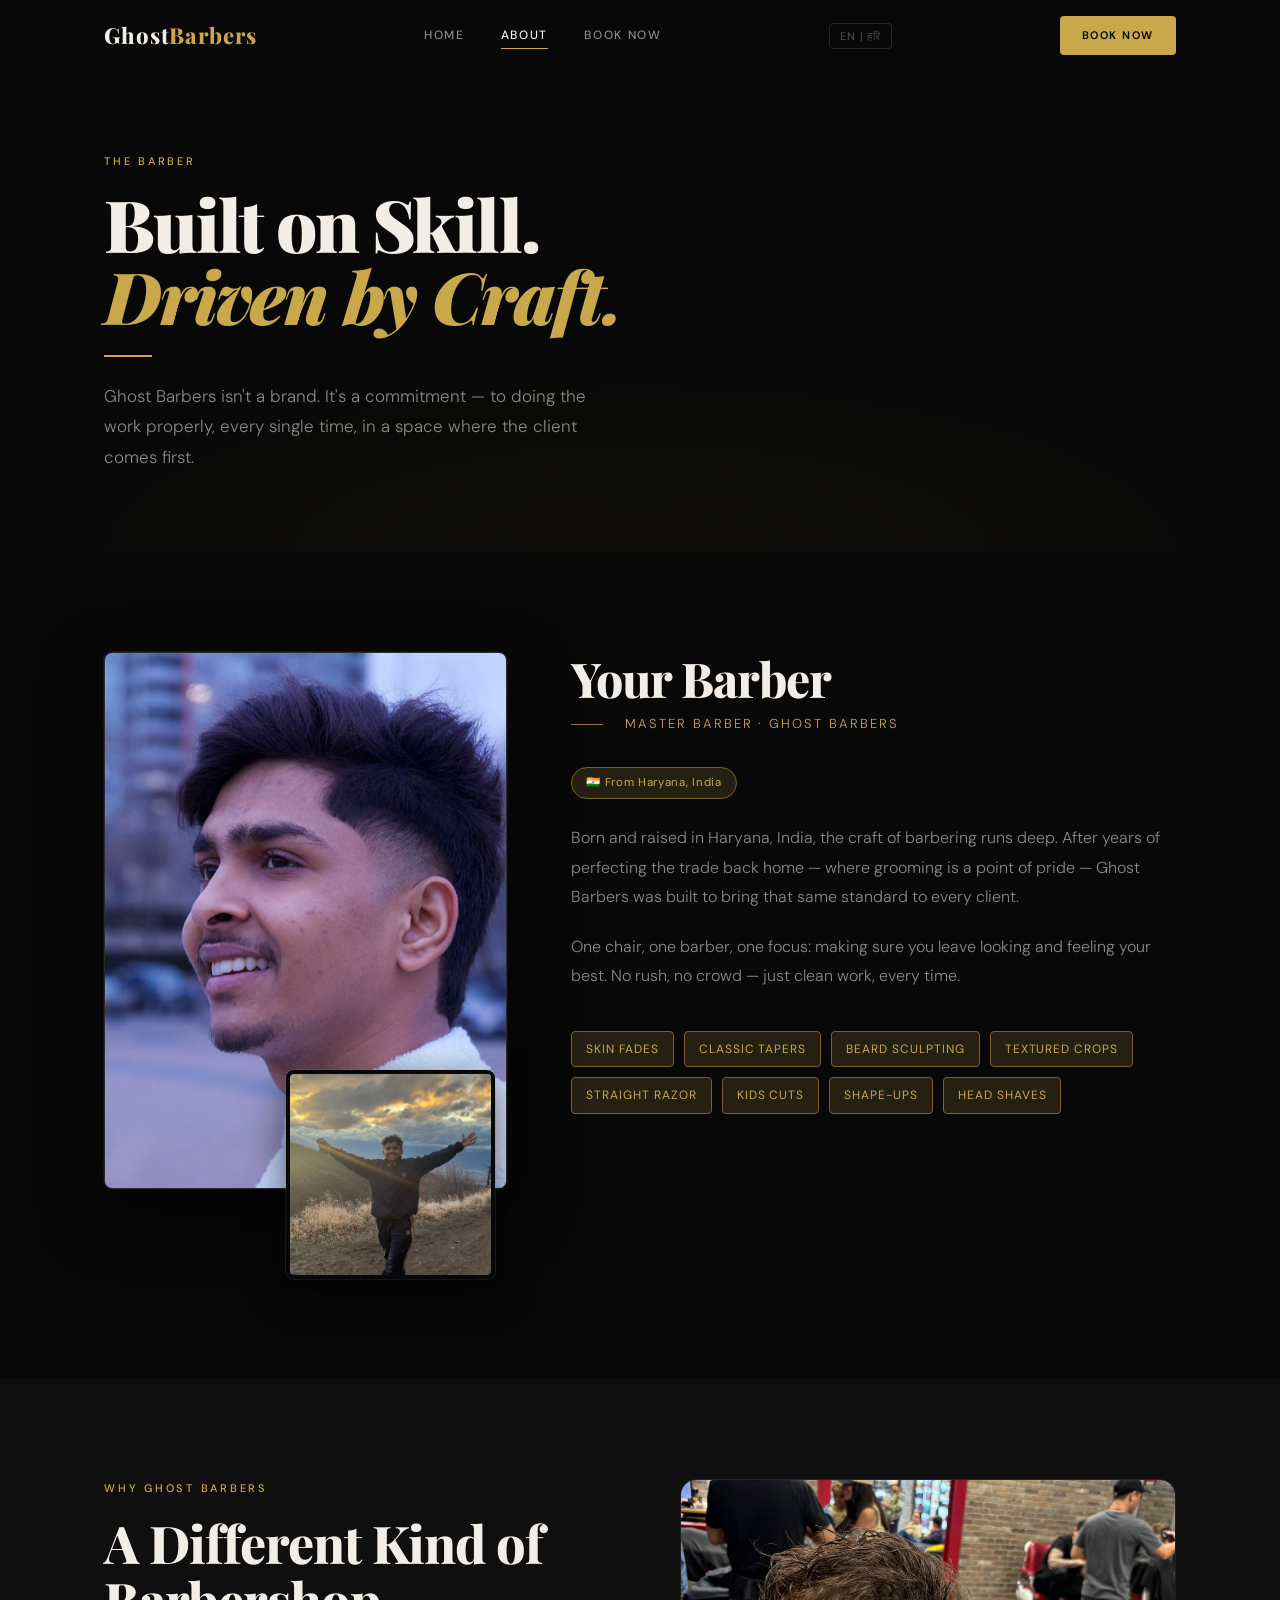
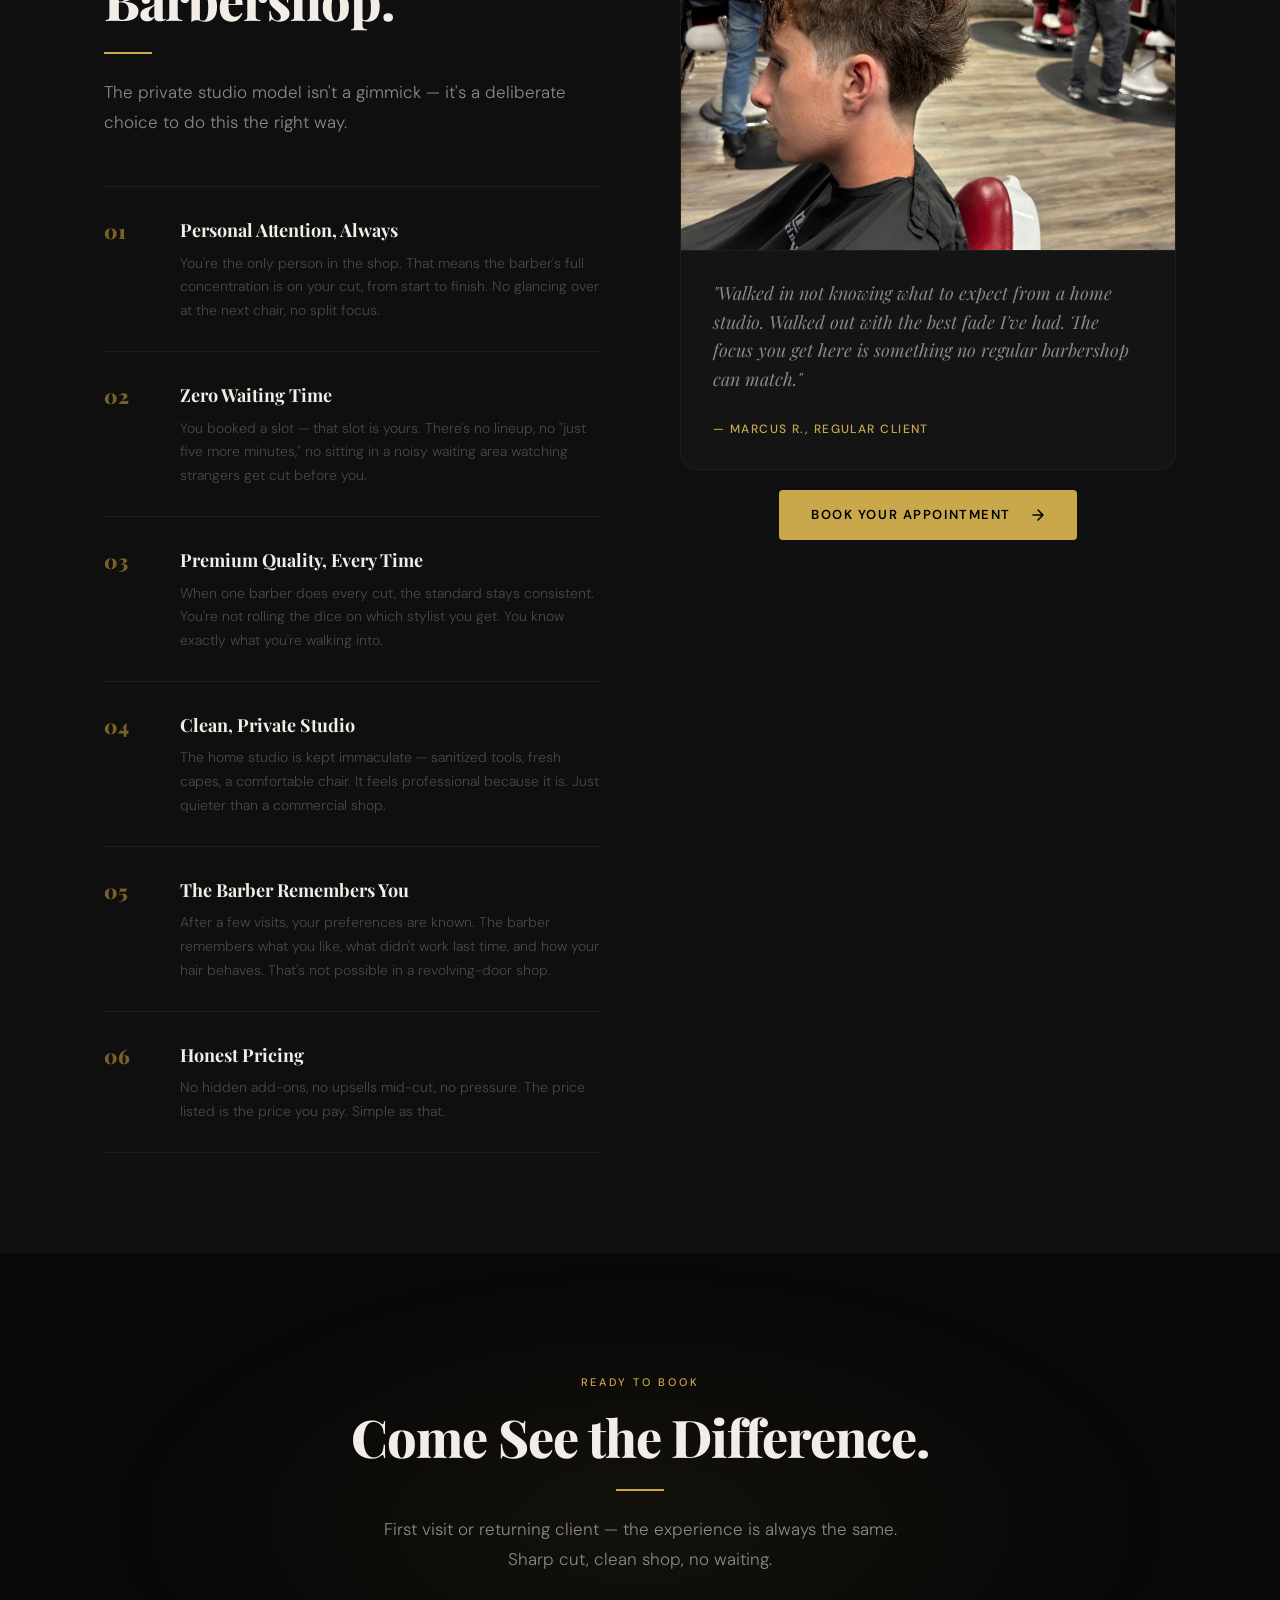
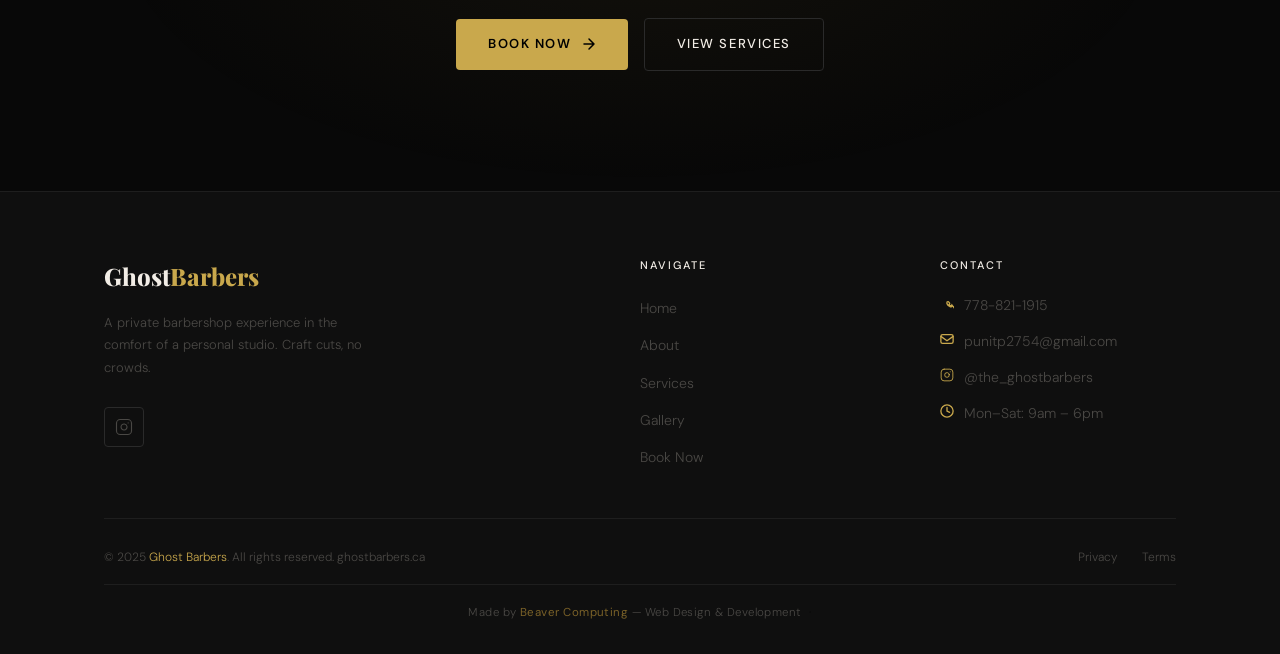
==== commit c43a1dbd: "Fix Haryanvi language toggle in Devanagari, Haryana bio" ====
--- a/about.html
+++ b/about.html
@@ -15,12 +15,12 @@
     <div class="nav-inner">
       <a href="index.html" class="nav-logo">Ghost<span>Barbers</span></a>
       <div class="nav-links">
-        <a href="index.html" class="nav-link-home">Home</a>
-        <a href="about.html" class="nav-link-about active">About</a>
-        <a href="booking.html" class="nav-link-booking">Book Now</a>
-      </div>
-      <button class="lang-toggle" id="langToggle" onclick="swapLanguage()" aria-label="Toggle language">EN | हर</button>
-      <a href="booking.html" class="nav-book">Book Now</a>
+        <a href="index.html" class="nav-link-home" data-en="Home" data-hi="होम">Home</a>
+        <a href="about.html" class="nav-link-about active" data-en="About" data-hi="बारे में">About</a>
+        <a href="booking.html" class="nav-link-booking" data-en="Book Now" data-hi="अभी बुक करो">Book Now</a>
+      </div>
+      <button class="lang-toggle" id="langToggle" onclick="swapLanguage()" aria-label="Toggle language">EN | हरि</button>
+      <a href="booking.html" class="nav-book" data-en="Book Now" data-hi="बुक करो">Book Now</a>
       <button class="nav-hamburger" id="hamburger" aria-label="Open menu">
         <span></span><span></span><span></span>
       </button>
@@ -69,25 +69,20 @@
 
           <div class="barber-text fade-in fade-in-delay-1">
             <h2 class="barber-name">Your Barber</h2>
-            <!-- PLACEHOLDER: Replace "Your Barber" with the barber's name -->
 
             <div class="barber-title-sub">
               <span class="gold-line"></span>
               Master Barber · Ghost Barbers
             </div>
 
+            <span class="haryana-badge">🇮🇳 From Haryana, India</span>
+
             <div class="barber-bio">
               <p>
-                Barbering isn't just a job — it's a trade that takes years to get right. Since picking up the clippers over five years ago, the craft has been a relentless pursuit: refining technique, studying cuts, and building a reputation one client at a time.
+                Born and raised in Haryana, India, the craft of barbering runs deep. After years of perfecting the trade back home — where grooming is a point of pride — Ghost Barbers was built to bring that same standard to every client.
               </p>
               <p>
-                Ghost Barbers started as a simple idea — what if you could get a genuinely great haircut in a calm, private space, without the noise and chaos of a commercial shop? The home studio was built with exactly that in mind: a clean, professional environment where the entire focus is on the client in the chair.
-              </p>
-              <p>
-                Every cut is approached with the same standard: understand what the client wants, be honest about what will work, and execute it properly. No shortcuts, no rushing, no cutting corners to squeeze in another booking.
-              </p>
-              <p>
-                Whether you're after a sharp skin fade, a textured crop, a classic taper, or a straight-razor beard sculpt — this is the place where it gets done right.
+                One chair, one barber, one focus: making sure you leave looking and feeling your best. No rush, no crowd — just clean work, every time.
               </p>
             </div>
 
@@ -332,11 +327,17 @@
     function swapLanguage() {
       const next = (localStorage.getItem('gb_lang') || 'en') === 'en' ? 'hi' : 'en';
       localStorage.setItem('gb_lang', next);
+      applyLanguage(next);
+    }
+    function applyLanguage(lang) {
+      document.querySelectorAll('[data-en]').forEach(el => {
+        const val = el.getAttribute(lang === 'hi' ? 'data-hi' : 'data-en');
+        if (val) el.innerHTML = val;
+      });
       const toggle = document.getElementById('langToggle');
-      if (toggle) toggle.textContent = next === 'hi' ? 'हर | EN' : 'EN | हर';
+      if (toggle) toggle.textContent = lang === 'hi' ? 'हरि | EN' : 'EN | हरि';
     }
-    const _l = localStorage.getItem('gb_lang') || 'en';
-    if (document.getElementById('langToggle')) document.getElementById('langToggle').textContent = _l === 'hi' ? 'हर | EN' : 'EN | हर';
+    applyLanguage(localStorage.getItem('gb_lang') || 'en');
   </script>
 </body>
 </html>
--- a/styles.css
+++ b/styles.css
@@ -1382,6 +1382,40 @@
   line-height: 1.4;
 }
 
+/* Haryanvi pride tagline — shown only in हरि mode */
+.lang-tagline {
+  display: none;
+  text-align: center;
+  padding: 7px 16px;
+  background: rgba(201, 168, 76, 0.07);
+  border-bottom: 1px solid rgba(201, 168, 76, 0.15);
+  font-size: 12px;
+  color: var(--gold);
+  letter-spacing: 0.06em;
+  position: fixed;
+  top: var(--nav-height);
+  left: 0;
+  right: 0;
+  z-index: 998;
+}
+
+/* Haryana origin badge on About page */
+.haryana-badge {
+  display: inline-flex;
+  align-items: center;
+  gap: 6px;
+  font-size: 11.5px;
+  font-weight: 400;
+  letter-spacing: 0.06em;
+  color: var(--gold);
+  background: var(--gold-glow);
+  border: 1px solid var(--gold-dim);
+  border-radius: 20px;
+  padding: 5px 14px;
+  margin-bottom: 24px;
+  margin-top: -8px;
+}
+
 /* ============================================
    ABOUT PAGE
    ============================================ */
